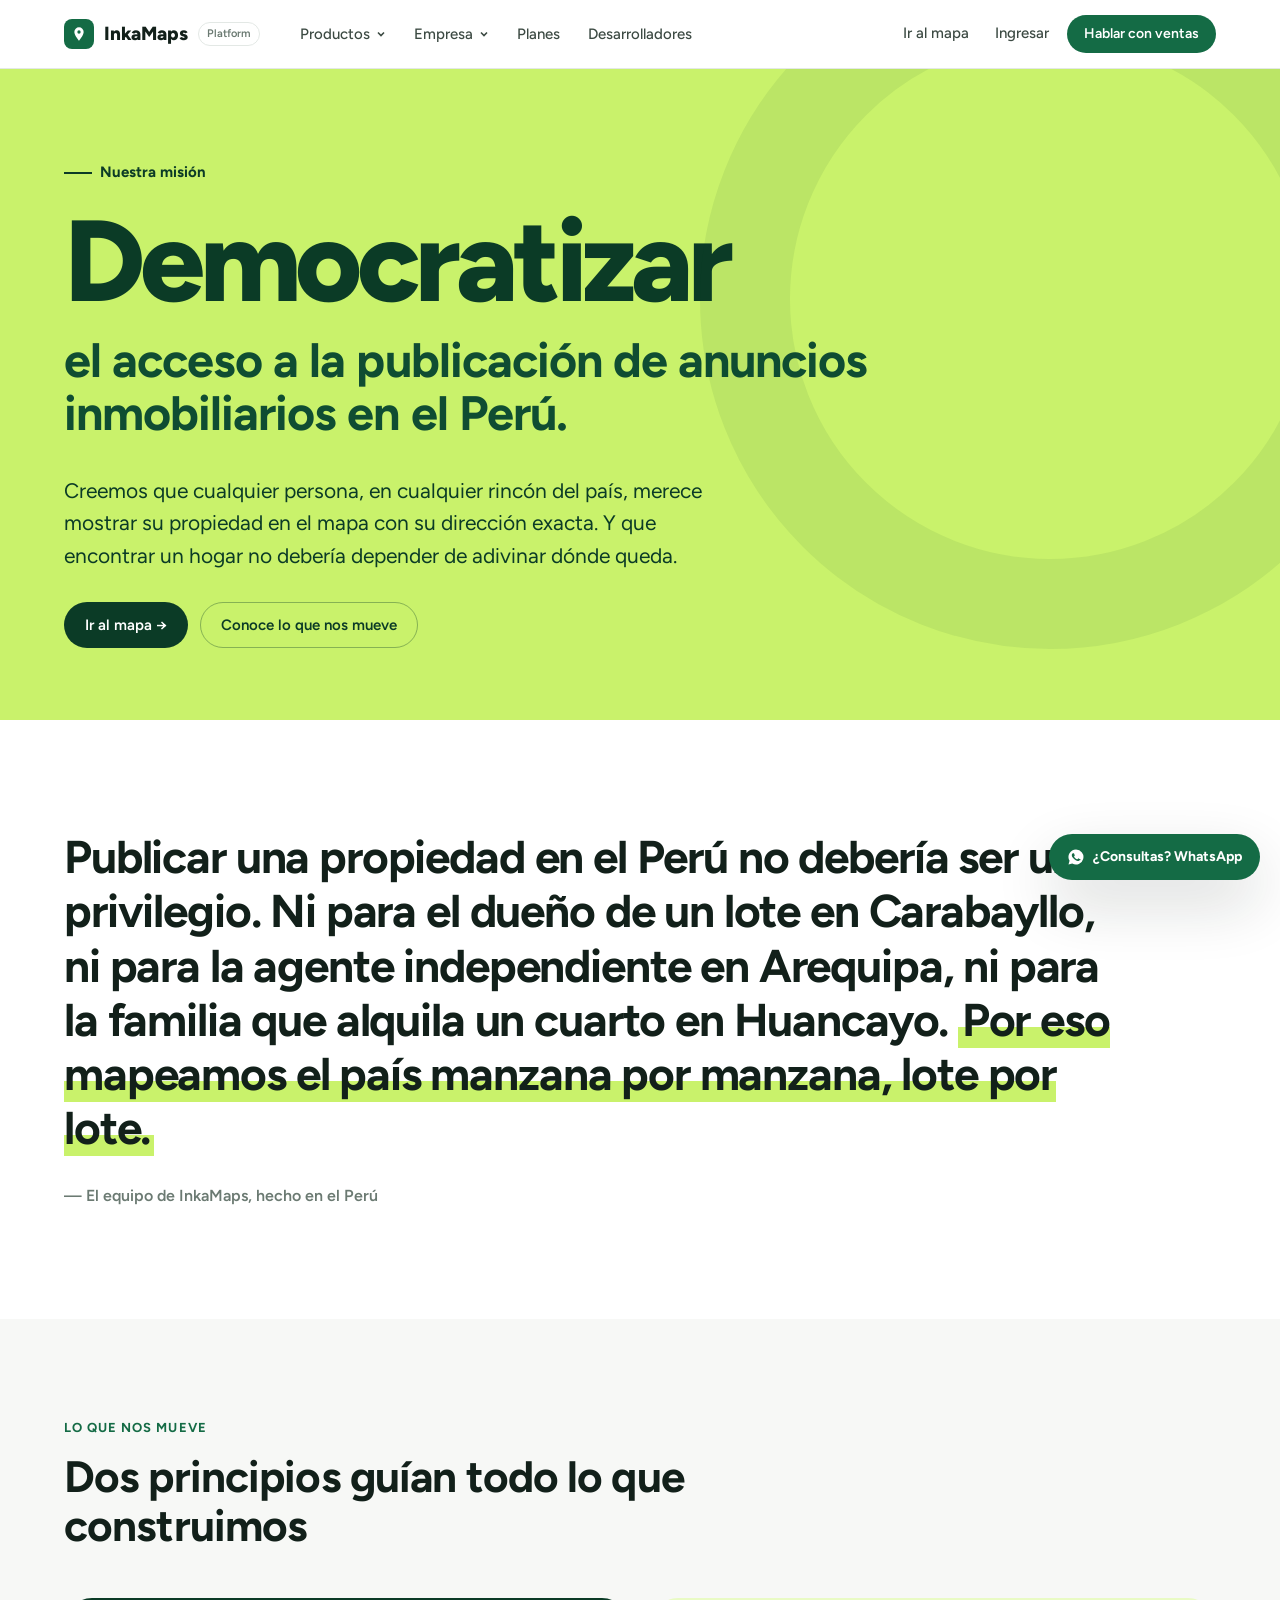
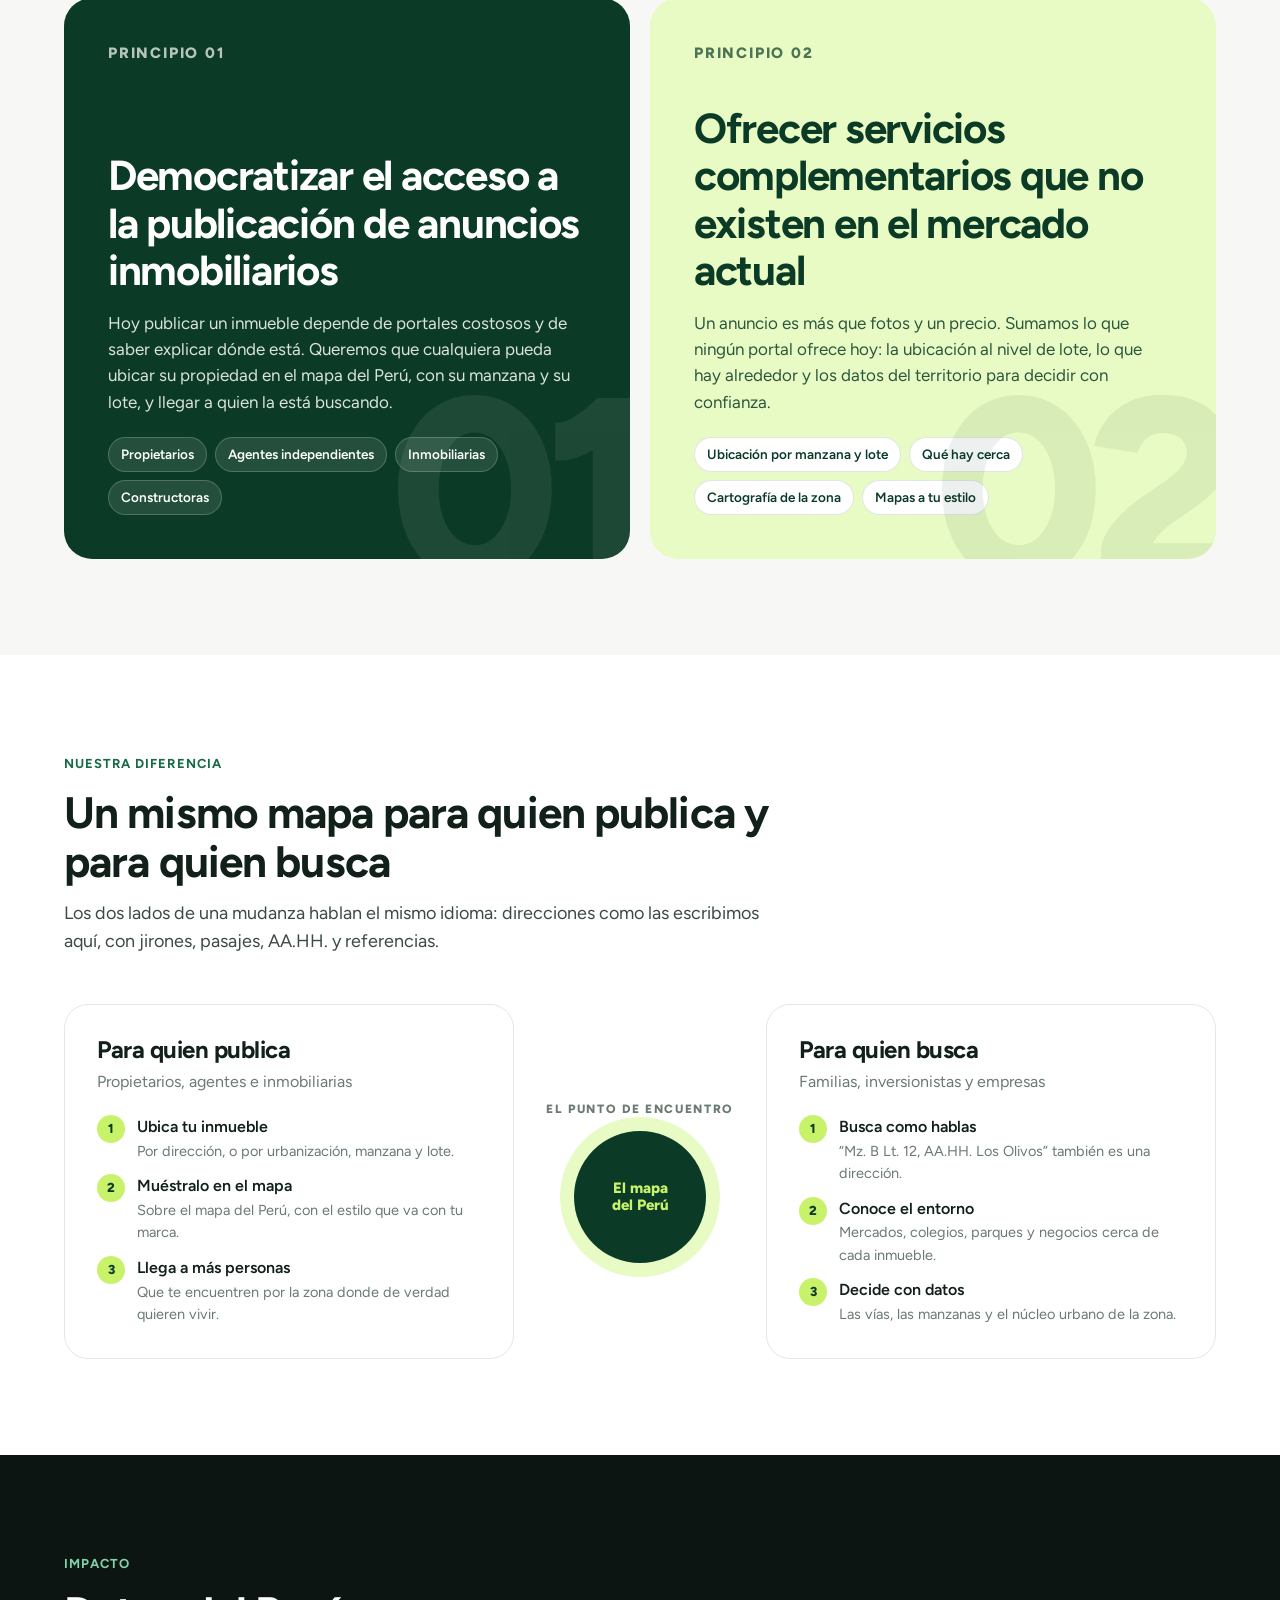
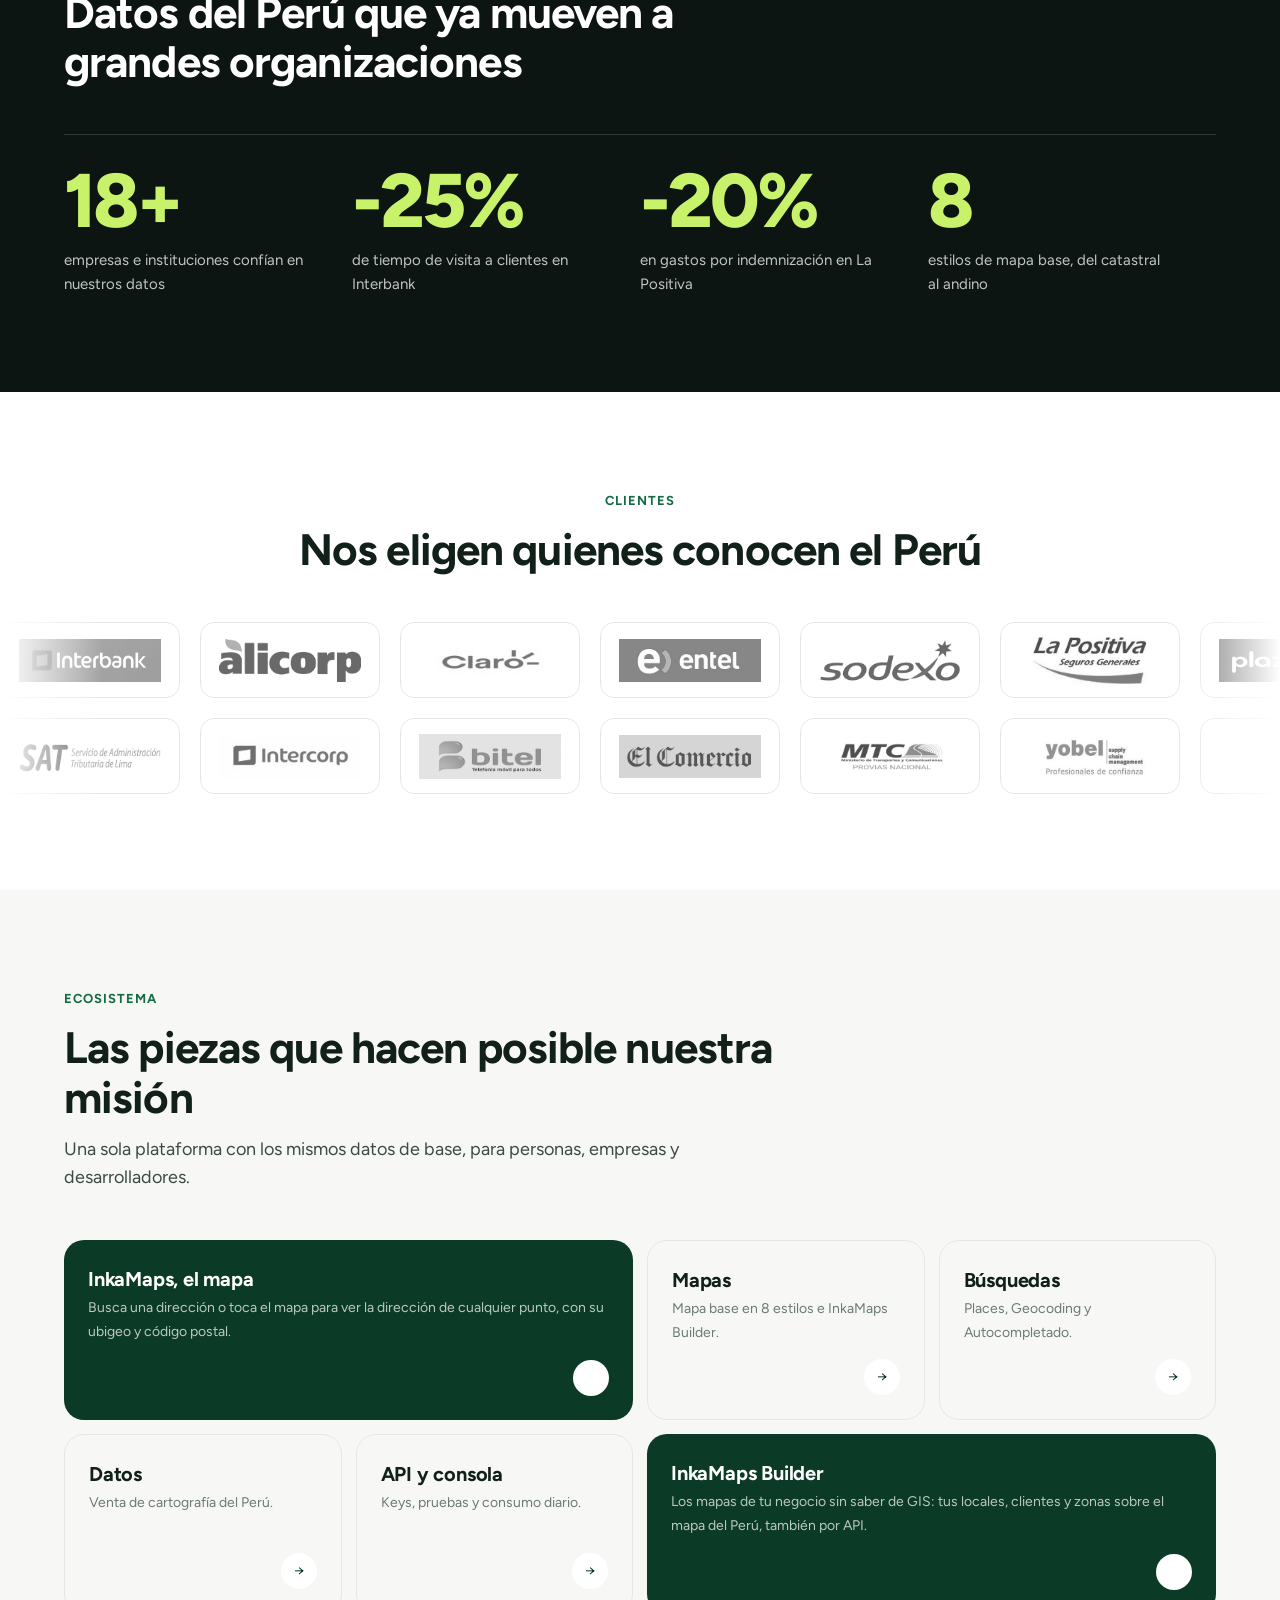
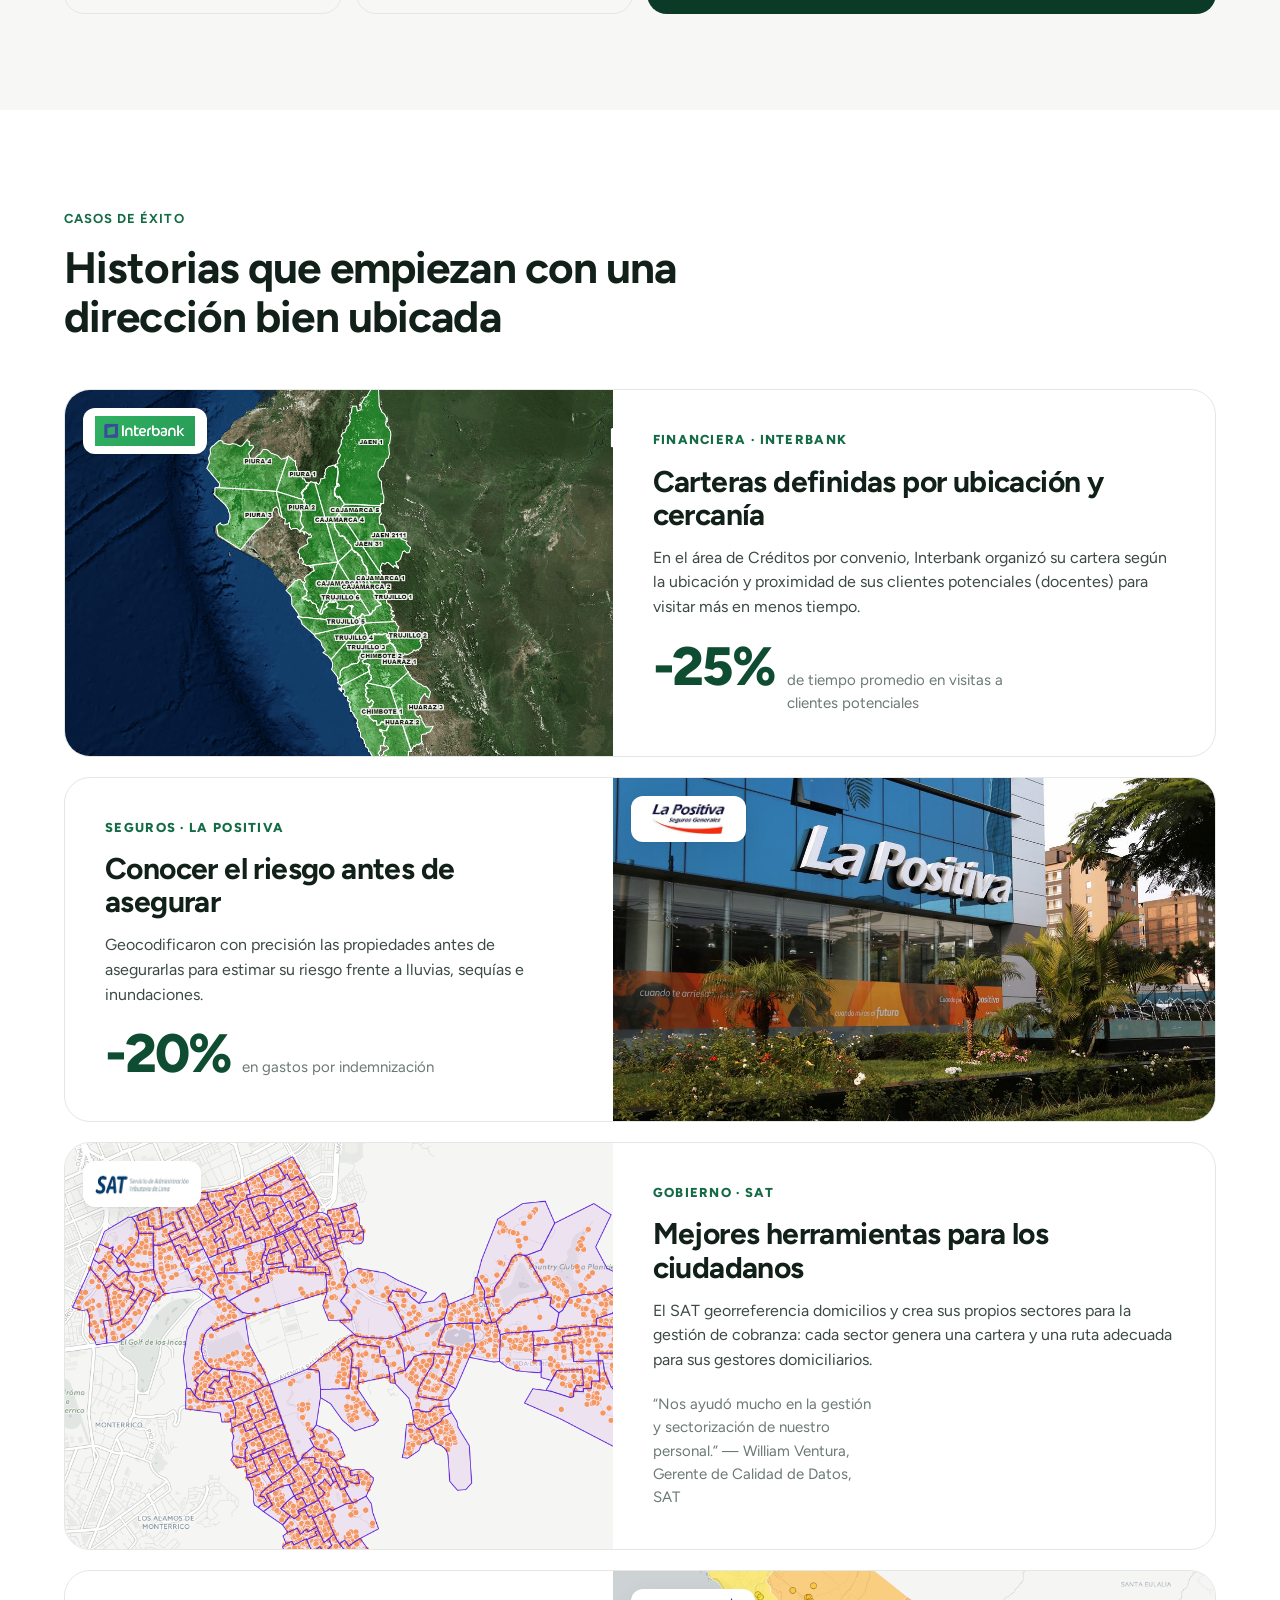
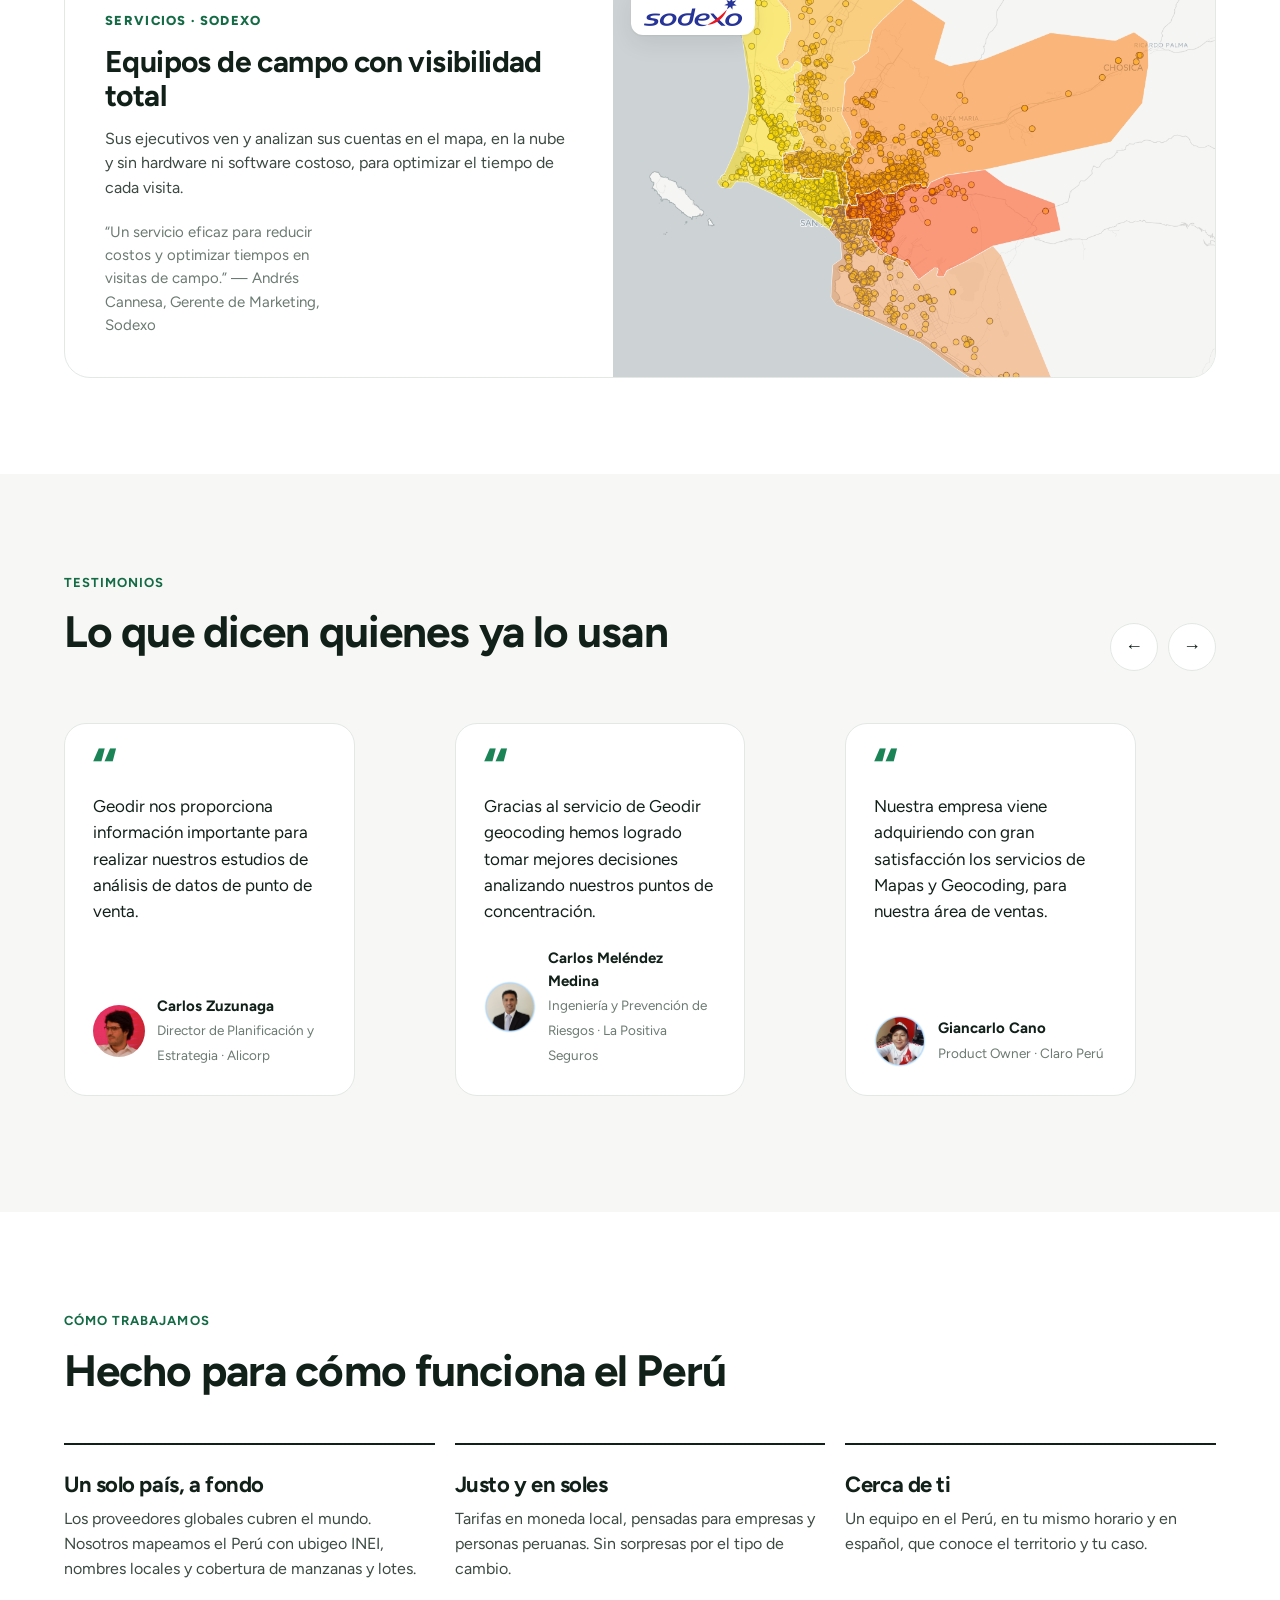
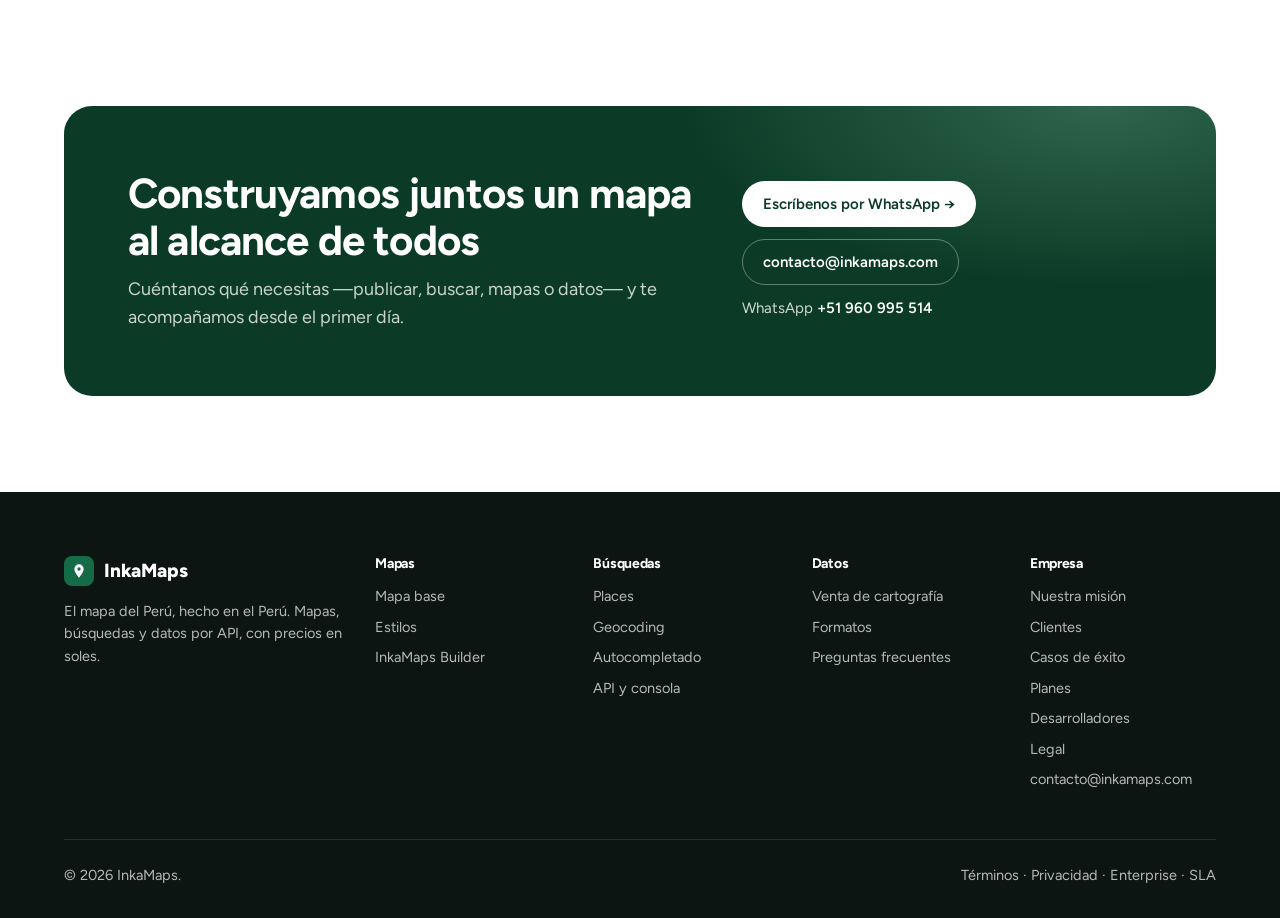
==== index.html @ 1dc892db "Rediseño de la landing de InkaMaps - Nueva página de inicio con enfoque emocional: misión, principio" ====
<!doctype html>
<html lang="es">
<head>
  <meta charset="utf-8">
  <meta name="viewport" content="width=device-width, initial-scale=1">
  <title>InkaMaps: el mapa del Perú, al alcance de todos</title>
  <meta name="description" content="Nuestra misión es democratizar el acceso a la publicación de anuncios inmobiliarios en el Perú y ofrecer servicios complementarios que hoy no existen.">
  <link rel="preconnect" href="https://fonts.googleapis.com">
  <link rel="preconnect" href="https://fonts.gstatic.com" crossorigin>
  <link href="https://fonts.googleapis.com/css2?family=Figtree:wght@400;500;600;700;800&display=swap" rel="stylesheet">
  <link rel="stylesheet" href="assets/styles.css">
  <link rel="stylesheet" href="assets/home.css">
</head>
<body>
<main id="contenido">

  <!-- MISIÓN -->
  <section class="mission" id="mision">
    <div class="container">
      <span class="kicker">Nuestra misión</span>
      <h1>
        <span class="word" data-split>Democratizar</span>
        <span class="soft-line">el acceso a la publicación de anuncios inmobiliarios en el Perú.</span>
      </h1>
      <p class="lead">Creemos que cualquier persona, en cualquier rincón del país, merece mostrar su propiedad en el mapa con su dirección exacta. Y que encontrar un hogar no debería depender de adivinar dónde queda.</p>
      <div class="hero-ctas">
        <a class="btn btn-primary" href="https://www.inkamaps.com/">Ir al mapa →</a>
        <a class="btn btn-ghost" href="#principios">Conoce lo que nos mueve</a>
      </div>
    </div>
  </section>

  <!-- MANIFIESTO -->
  <section class="manifesto">
    <div class="container">
      <p class="big reveal">Publicar una propiedad en el Perú no debería ser un privilegio. Ni para el dueño de un lote en Carabayllo, ni para la agente independiente en Arequipa, ni para la familia que alquila un cuarto en Huancayo. <mark>Por eso mapeamos el país manzana por manzana, lote por lote.</mark></p>
      <p class="sign">— El equipo de InkaMaps, hecho en el Perú</p>
    </div>
  </section>

  <!-- PRINCIPIOS -->
  <section class="soft" id="principios">
    <div class="container">
      <div class="section-head">
        <span class="eyebrow">Lo que nos mueve</span>
        <h2>Dos principios guían todo lo que construimos</h2>
      </div>
      <div class="principles">
        <article class="principle one reveal">
          <span class="num">PRINCIPIO 01</span>
          <h3>Democratizar el acceso a la publicación de anuncios inmobiliarios</h3>
          <p>Hoy publicar un inmueble depende de portales costosos y de saber explicar dónde está. Queremos que cualquiera pueda ubicar su propiedad en el mapa del Perú, con su manzana y su lote, y llegar a quien la está buscando.</p>
          <ul><li>Propietarios</li><li>Agentes independientes</li><li>Inmobiliarias</li><li>Constructoras</li></ul>
          <span class="big-num" aria-hidden="true">01</span>
        </article>
        <article class="principle two reveal">
          <span class="num">PRINCIPIO 02</span>
          <h3>Ofrecer servicios complementarios que no existen en el mercado actual</h3>
          <p>Un anuncio es más que fotos y un precio. Sumamos lo que ningún portal ofrece hoy: la ubicación al nivel de lote, lo que hay alrededor y los datos del territorio para decidir con confianza.</p>
          <ul><li>Ubicación por manzana y lote</li><li>Qué hay cerca</li><li>Cartografía de la zona</li><li>Mapas a tu estilo</li></ul>
          <span class="big-num" aria-hidden="true">02</span>
        </article>
      </div>
    </div>
  </section>

  <!-- NUESTRA DIFERENCIA -->
  <section id="diferencia">
    <div class="container">
      <div class="section-head">
        <span class="eyebrow">Nuestra diferencia</span>
        <h2>Un mismo mapa para quien publica y para quien busca</h2>
        <p>Los dos lados de una mudanza hablan el mismo idioma: direcciones como las escribimos aquí, con jirones, pasajes, AA.HH. y referencias.</p>
      </div>
      <div class="model">
        <div class="side reveal">
          <h3>Para quien publica</h3>
          <p>Propietarios, agentes e inmobiliarias</p>
          <ol>
            <li><div>Ubica tu inmueble<span>Por dirección, o por urbanización, manzana y lote.</span></div></li>
            <li><div>Muéstralo en el mapa<span>Sobre el mapa del Perú, con el estilo que va con tu marca.</span></div></li>
            <li><div>Llega a más personas<span>Que te encuentren por la zona donde de verdad quieren vivir.</span></div></li>
          </ol>
        </div>
        <div class="model-core"><small>EL PUNTO DE ENCUENTRO</small><div class="orb">El mapa<br>del Perú</div></div>
        <div class="side reveal">
          <h3>Para quien busca</h3>
          <p>Familias, inversionistas y empresas</p>
          <ol>
            <li><div>Busca como hablas<span>“Mz. B Lt. 12, AA.HH. Los Olivos” también es una dirección.</span></div></li>
            <li><div>Conoce el entorno<span>Mercados, colegios, parques y negocios cerca de cada inmueble.</span></div></li>
            <li><div>Decide con datos<span>Las vías, las manzanas y el núcleo urbano de la zona.</span></div></li>
          </ol>
        </div>
      </div>
    </div>
  </section>

  <!-- CIFRAS -->
  <section class="dark">
    <div class="container">
      <div class="section-head">
        <span class="eyebrow">Impacto</span>
        <h2>Datos del Perú que ya mueven a grandes organizaciones</h2>
      </div>
      <div class="numbers">
        <div class="reveal"><b>18+</b><span>empresas e instituciones confían en nuestros datos</span></div>
        <div class="reveal"><b>-25%</b><span>de tiempo de visita a clientes en Interbank</span></div>
        <div class="reveal"><b>-20%</b><span>en gastos por indemnización en La Positiva</span></div>
        <div class="reveal"><b>8</b><span>estilos de mapa base, del catastral al andino</span></div>
      </div>
    </div>
  </section>

  <!-- CLIENTES -->
  <section id="clientes">
    <div class="container">
      <div class="section-head center">
        <span class="eyebrow">Clientes</span>
        <h2>Nos eligen quienes conocen el Perú</h2>
      </div>
    </div>
    <div class="marquee"><div class="marquee-track" data-logos="interbank,alicorp,claro,entel,sodexo,positiva,plazavea,ransa,mtc"></div></div>
    <div class="marquee"><div class="marquee-track" data-logos="sat,intercorp,bitel,elcomercio,provias,yobel,alfin,simpliroute,pardos"></div></div>
  </section>

  <!-- ECOSISTEMA -->
  <section class="soft" id="ecosistema">
    <div class="container">
      <div class="section-head">
        <span class="eyebrow">Ecosistema</span>
        <h2>Las piezas que hacen posible nuestra misión</h2>
        <p>Una sola plataforma con los mismos datos de base, para personas, empresas y desarrolladores.</p>
      </div>
      <div class="eco">
        <a class="wide reveal" href="https://www.inkamaps.com/"><div><b>InkaMaps, el mapa</b><br><span>Busca una dirección o toca el mapa para ver la dirección de cualquier punto, con su ubigeo y código postal.</span></div><span class="go">→</span></a>
        <a class="reveal" href="mapas.html"><div><b>Mapas</b><br><span>Mapa base en 8 estilos e InkaMaps Builder.</span></div><span class="go">→</span></a>
        <a class="reveal" href="busquedas.html"><div><b>Búsquedas</b><br><span>Places, Geocoding y Autocompletado.</span></div><span class="go">→</span></a>
        <a class="reveal" href="datos.html"><div><b>Datos</b><br><span>Venta de cartografía del Perú.</span></div><span class="go">→</span></a>
        <a class="reveal" href="busquedas.html#api"><div><b>API y consola</b><br><span>Keys, pruebas y consumo diario.</span></div><span class="go">→</span></a>
        <a class="wide reveal" href="mapas.html#builder"><div><b>InkaMaps Builder</b><br><span>Los mapas de tu negocio sin saber de GIS: tus locales, clientes y zonas sobre el mapa del Perú, también por API.</span></div><span class="go">→</span></a>
      </div>
    </div>
  </section>

  <!-- CASOS DE ÉXITO -->
  <section id="casos">
    <div class="container">
      <div class="section-head">
        <span class="eyebrow">Casos de éxito</span>
        <h2>Historias que empiezan con una dirección bien ubicada</h2>
      </div>
      <div class="case-list">
        <article class="case-row reveal" id="caso-interbank">
          <div class="case-media"><img src="assets/img/casos/interbank-mapa.png" alt="Mapa de cartera de clientes de Interbank por cercanía" loading="lazy"><span class="logo-badge"><img src="assets/img/clientes/interbank.png" alt="Interbank"></span></div>
          <div class="case-text">
            <span class="sector">Financiera · Interbank</span>
            <h3>Carteras definidas por ubicación y cercanía</h3>
            <p>En el área de Créditos por convenio, Interbank organizó su cartera según la ubicación y proximidad de sus clientes potenciales (docentes) para visitar más en menos tiempo.</p>
            <div class="kpi"><b>-25%</b><span>de tiempo promedio en visitas a clientes potenciales</span></div>
          </div>
        </article>
        <article class="case-row reveal" id="caso-positiva">
          <div class="case-media"><img src="assets/img/casos/positiva.jpg" alt="Sede de La Positiva Seguros" loading="lazy"><span class="logo-badge"><img src="assets/img/clientes/positiva.png" alt="La Positiva"></span></div>
          <div class="case-text">
            <span class="sector">Seguros · La Positiva</span>
            <h3>Conocer el riesgo antes de asegurar</h3>
            <p>Geocodificaron con precisión las propiedades antes de asegurarlas para estimar su riesgo frente a lluvias, sequías e inundaciones.</p>
            <div class="kpi"><b>-20%</b><span>en gastos por indemnización</span></div>
          </div>
        </article>
        <article class="case-row reveal" id="caso-sat">
          <div class="case-media"><img src="assets/img/casos/sat-mapa.png" alt="Sectores de cobranza del SAT sobre el mapa" loading="lazy"><span class="logo-badge"><img src="assets/img/clientes/sat.png" alt="SAT"></span></div>
          <div class="case-text">
            <span class="sector">Gobierno · SAT</span>
            <h3>Mejores herramientas para los ciudadanos</h3>
            <p>El SAT georreferencia domicilios y crea sus propios sectores para la gestión de cobranza: cada sector genera una cartera y una ruta adecuada para sus gestores domiciliarios.</p>
            <div class="kpi"><span>“Nos ayudó mucho en la gestión y sectorización de nuestro personal.” — William Ventura, Gerente de Calidad de Datos, SAT</span></div>
          </div>
        </article>
        <article class="case-row reveal" id="caso-sodexo">
          <div class="case-media"><img src="assets/img/casos/sodexo-mapa.png" alt="Mapa de cuentas de Sodexo para visitas de campo" loading="lazy"><span class="logo-badge"><img src="assets/img/clientes/sodexo.png" alt="Sodexo"></span></div>
          <div class="case-text">
            <span class="sector">Servicios · Sodexo</span>
            <h3>Equipos de campo con visibilidad total</h3>
            <p>Sus ejecutivos ven y analizan sus cuentas en el mapa, en la nube y sin hardware ni software costoso, para optimizar el tiempo de cada visita.</p>
            <div class="kpi"><span>“Un servicio eficaz para reducir costos y optimizar tiempos en visitas de campo.” — Andrés Cannesa, Gerente de Marketing, Sodexo</span></div>
          </div>
        </article>
      </div>
    </div>
  </section>

  <!-- TESTIMONIOS -->
  <section class="soft" id="testimonios">
    <div class="container">
      <div class="t-head">
        <div class="section-head">
          <span class="eyebrow">Testimonios</span>
          <h2>Lo que dicen quienes ya lo usan</h2>
        </div>
        <div class="t-nav"><button type="button" data-dir="-1" aria-label="Testimonio anterior">←</button><button type="button" data-dir="1" aria-label="Testimonio siguiente">→</button></div>
      </div>
      <div class="t-track" tabindex="0" aria-label="Testimonios de clientes">
        <figure class="quote"><blockquote>Geodir nos proporciona información importante para realizar nuestros estudios de análisis de datos de punto de venta.</blockquote><figcaption class="who"><img class="photo" src="assets/img/testimonios/zuzunaga.png" alt="" loading="lazy"><div><b>Carlos Zuzunaga</b><span>Director de Planificación y Estrategia · Alicorp</span></div></figcaption></figure>
        <figure class="quote"><blockquote>Gracias al servicio de Geodir geocoding hemos logrado tomar mejores decisiones analizando nuestros puntos de concentración.</blockquote><figcaption class="who"><img class="photo" src="assets/img/testimonios/melendez.jpg" alt="" loading="lazy"><div><b>Carlos Meléndez Medina</b><span>Ingeniería y Prevención de Riesgos · La Positiva Seguros</span></div></figcaption></figure>
        <figure class="quote"><blockquote>Nuestra empresa viene adquiriendo con gran satisfacción los servicios de Mapas y Geocoding, para nuestra área de ventas.</blockquote><figcaption class="who"><img class="photo" src="assets/img/testimonios/cano.jpg" alt="" loading="lazy"><div><b>Giancarlo Cano</b><span>Product Owner · Claro Perú</span></div></figcaption></figure>
        <figure class="quote"><blockquote>Tomamos mejores decisiones sobre los nuevos prospectos con apoyo de los servicios que venimos adquiriendo con gran satisfacción: Geodir Geocoding y Places.</blockquote><figcaption class="who"><img class="photo" src="assets/img/testimonios/zegarra.jpg" alt="" loading="lazy"><div><b>Martín Zegarra Ballón</b><span>Riesgos, Cobranzas y BI · Banco Azteca</span></div></figcaption></figure>
        <figure class="quote"><blockquote>Con Geodir nuestra área de logística ha logrado mejorar la gestión de sus entregas de forma efectiva gracias a la geocodificación de sus clientes.</blockquote><figcaption class="who"><img class="photo" src="assets/img/testimonios/tapia.jpeg" alt="" loading="lazy"><div><b>Oscar Tapia Sedano</b><span>Gerente de Distribución · Ransa</span></div></figcaption></figure>
        <figure class="quote"><blockquote>Para nuestra cartera de clientes Geodir Builder nos ayudó mucho en la gestión y sectorización de nuestro personal.</blockquote><figcaption class="who"><img class="photo" src="assets/img/testimonios/ventura.png" alt="" loading="lazy"><div><b>William Ventura</b><span>Gerente de Calidad de Datos · SAT</span></div></figcaption></figure>
        <figure class="quote"><blockquote>Builder es un servicio eficaz para reducir costos y optimizar tiempos en visitas de campo.</blockquote><figcaption class="who"><img class="photo" src="assets/img/testimonios/cannesa.png" alt="" loading="lazy"><div><b>Andrés Cannesa</b><span>Gerente de Marketing · Sodexo</span></div></figcaption></figure>
        <figure class="quote"><blockquote>Geodir es un trome en la geolocalización de nuestros clientes: una plataforma amigable, de fácil uso y rápida ubicación.</blockquote><figcaption class="who"><img class="photo" src="assets/img/testimonios/fonseca.png" alt="" loading="lazy"><div><b>Percy Fonseca</b><span>Analista de Proyectos · Natura</span></div></figcaption></figure>
        <figure class="quote"><blockquote>Son una empresa seria con un producto competente y de calidad.</blockquote><figcaption class="who"><img class="photo" src="assets/img/testimonios/gomez.png" alt="" loading="lazy"><div><b>Tania Gómez</b><span>Gerencia de Ventas · Darnel Perú</span></div></figcaption></figure>
      </div>
    </div>
  </section>

  <!-- CÓMO TRABAJAMOS -->
  <section id="valores">
    <div class="container">
      <div class="section-head">
        <span class="eyebrow">Cómo trabajamos</span>
        <h2>Hecho para cómo funciona el Perú</h2>
      </div>
      <div class="values">
        <div class="value reveal"><h3>Un solo país, a fondo</h3><p>Los proveedores globales cubren el mundo. Nosotros mapeamos el Perú con ubigeo INEI, nombres locales y cobertura de manzanas y lotes.</p></div>
        <div class="value reveal"><h3>Justo y en soles</h3><p>Tarifas en moneda local, pensadas para empresas y personas peruanas. Sin sorpresas por el tipo de cambio.</p></div>
        <div class="value reveal"><h3>Cerca de ti</h3><p>Un equipo en el Perú, en tu mismo horario y en español, que conoce el territorio y tu caso.</p></div>
      </div>
    </div>
  </section>

</main>

<div class="cta-band" id="contacto">
  <div class="container">
    <div class="cta-box">
      <div>
        <h2>Construyamos juntos un mapa al alcance de todos</h2>
        <p>Cuéntanos qué necesitas —publicar, buscar, mapas o datos— y te acompañamos desde el primer día.</p>
      </div>
      <div class="actions">
        <a class="btn btn-light" href="https://wa.me/51960995514?text=Hola%2C%20quiero%20conocer%20InkaMaps." target="_blank" rel="noopener">Escríbenos por WhatsApp →</a>
        <a class="btn btn-outline-light" href="mailto:contacto@inkamaps.com">contacto@inkamaps.com</a>
        <span class="contact-line">WhatsApp <a href="https://wa.me/51960995514">+51 960 995 514</a></span>
      </div>
    </div>
  </div>
</div>

<script src="assets/site.js"></script>
<script>
  // Letras animadas del titular de misión
  document.querySelectorAll("[data-split]").forEach((el) => {
    const text = el.textContent;
    el.setAttribute("aria-label", text);
    el.innerHTML = [...text].map((c, i) => `<span aria-hidden="true" style="animation-delay:${i * 45}ms">${c}</span>`).join("");
  });

  // Marquesina de logos (duplicada para el bucle continuo)
  const NOMBRES = { interbank: "Interbank", alicorp: "Alicorp", claro: "Claro", entel: "Entel", sodexo: "Sodexo", positiva: "La Positiva", plazavea: "Plaza Vea", ransa: "Ransa", mtc: "MTC", sat: "SAT", intercorp: "Intercorp", bitel: "Bitel", elcomercio: "El Comercio", provias: "Provías", yobel: "Yobel", alfin: "Alfin Banco", simpliroute: "SimpliRoute", pardos: "Pardos Chicken" };
  const EXT = { claro: "jpg", intercorp: "jpg", yobel: "jpg", alfin: "jpg", simpliroute: "jpg" };
  document.querySelectorAll("[data-logos]").forEach((track) => {
    const logos = track.dataset.logos.split(",").map((k) => `<div class="client-logo"><img src="assets/img/clientes/${k}.${EXT[k] || "png"}" alt="${NOMBRES[k]}" loading="lazy"></div>`).join("");
    track.innerHTML = logos + `<div class="dup" aria-hidden="true" style="display:contents">${logos.replace(/alt="[^"]*"/g, 'alt=""')}</div>`;
  });

  // Carrusel de testimonios
  const track = document.querySelector(".t-track");
  document.querySelectorAll(".t-nav button").forEach((b) => b.addEventListener("click", () => {
    const card = track.querySelector(".quote");
    track.scrollBy({ left: Number(b.dataset.dir) * (card.offsetWidth + 20), behavior: "smooth" });
  }));
</script>
</body>
</html>
---- assets/styles.css ----
/* InkaMaps Platform — estilos compartidos */
:root {
  --green-900: #0b3b26;
  --green-800: #0f4d32;
  --green-700: #146b45;
  --green-600: #1a8457;
  --green-100: #e3f2ea;
  --green-50: #f1f8f4;
  --gold: #e0a526;
  --ink: #12201a;
  --ink-2: #3c4a43;
  --muted: #6b7a72;
  --line: #e3e8e5;
  --bg: #ffffff;
  --bg-soft: #f7f8f6;
  --dark: #0d1512;
  --radius: 14px;
  --radius-lg: 22px;
  --shadow: 0 1px 2px rgba(16, 32, 26, .06), 0 8px 24px rgba(16, 32, 26, .08);
  --shadow-lg: 0 24px 60px rgba(16, 32, 26, .16);
  --max: 1200px;
  --font: "Figtree", system-ui, -apple-system, "Segoe UI", sans-serif;
  --mono: ui-monospace, "SFMono-Regular", Consolas, monospace;
}

* { box-sizing: border-box; }
html { scroll-behavior: smooth; }
body { margin: 0; font-family: var(--font); color: var(--ink); background: var(--bg); line-height: 1.55; -webkit-font-smoothing: antialiased; }
img { max-width: 100%; display: block; }
a { color: inherit; text-decoration: none; }
h1, h2, h3, h4 { line-height: 1.12; margin: 0; letter-spacing: -.02em; }
p { margin: 0; }
.container { width: 100%; max-width: var(--max); margin: 0 auto; padding: 0 24px; }
.skip { position: absolute; left: -999px; }
.skip:focus { left: 16px; top: 16px; z-index: 100; background: #fff; padding: 8px 12px; border-radius: 8px; }

/* ---------- Botones ---------- */
.btn { display: inline-flex; align-items: center; gap: 8px; height: 46px; padding: 0 20px; border-radius: 999px; font-weight: 600; font-size: 15px; border: 1px solid transparent; transition: background .15s, border-color .15s, transform .15s; white-space: nowrap; cursor: pointer; }
.btn:hover { transform: translateY(-1px); }
.btn-primary { background: var(--green-700); color: #fff; }
.btn-primary:hover { background: var(--green-800); }
.btn-ghost { border-color: var(--line); background: #fff; color: var(--ink); }
.btn-ghost:hover { border-color: var(--ink-2); }
.btn-light { background: #fff; color: var(--green-900); }
.btn-outline-light { border-color: rgba(255,255,255,.35); color: #fff; }
.btn-outline-light:hover { border-color: #fff; }
.btn-sm { height: 38px; padding: 0 16px; font-size: 14px; }
.link-arrow { font-weight: 600; color: var(--green-700); display: inline-flex; gap: 6px; align-items: center; }
.link-arrow::after { content: "→"; transition: transform .15s; }
.link-arrow:hover::after { transform: translateX(3px); }

/* ---------- Header / navegación ---------- */
.site-header { position: sticky; top: 0; z-index: 50; background: rgba(255,255,255,.92); backdrop-filter: saturate(1.4) blur(10px); border-bottom: 1px solid var(--line); }
.nav { display: flex; align-items: center; height: 68px; gap: 28px; }
.brand { display: flex; align-items: center; gap: 10px; font-weight: 800; font-size: 19px; }
.brand-mark { width: 30px; height: 30px; border-radius: 8px; background: var(--green-700); display: grid; place-items: center; }
.brand-tag { font-size: 11px; font-weight: 600; color: var(--muted); border: 1px solid var(--line); border-radius: 999px; padding: 2px 8px; }
.nav-links { display: flex; align-items: center; gap: 4px; list-style: none; margin: 0; padding: 0; }
.nav-links > li > a, .nav-links > li > button { display: inline-flex; align-items: center; gap: 6px; height: 40px; padding: 0 12px; border-radius: 8px; font: 500 15px var(--font); color: var(--ink-2); background: none; border: 0; cursor: pointer; }
.nav-links > li > a:hover, .nav-links > li > button:hover, .nav-links > li > button[aria-expanded="true"] { color: var(--ink); background: var(--bg-soft); }
.nav-links .caret { width: 10px; height: 10px; transition: transform .2s; }
.nav-links button[aria-expanded="true"] .caret { transform: rotate(180deg); }
.nav-actions { margin-left: auto; display: flex; align-items: center; gap: 10px; }
.nav-actions .text-link { font-weight: 500; font-size: 15px; color: var(--ink-2); padding: 0 8px; }
.nav-actions .text-link:hover { color: var(--ink); }
.menu-toggle { display: none; margin-left: auto; background: none; border: 0; width: 42px; height: 42px; border-radius: 8px; cursor: pointer; }

/* Mega menú de Productos */
.has-mega { position: static; }
.mega { position: absolute; left: 0; right: 0; top: 68px; background: #fff; border-bottom: 1px solid var(--line); box-shadow: var(--shadow-lg); opacity: 0; visibility: hidden; transform: translateY(-6px); transition: opacity .18s, transform .18s, visibility .18s; }
.mega.open { opacity: 1; visibility: visible; transform: none; }
.mega-inner { display: grid; grid-template-columns: repeat(3, 1fr) 1.1fr; gap: 8px; padding: 28px 24px 32px; }
.mega-col { padding: 16px; border-radius: var(--radius); }
.mega-col:hover { background: var(--bg-soft); }
.mega-head { display: flex; align-items: center; gap: 10px; margin-bottom: 6px; }
.mega-head h3 { font-size: 17px; }
.mega-icon { width: 34px; height: 34px; border-radius: 10px; background: var(--green-100); color: var(--green-700); display: grid; place-items: center; flex: none; }
.mega-col > p { font-size: 14px; color: var(--muted); margin-bottom: 12px; }
.mega-col ul { list-style: none; margin: 0; padding: 0; display: grid; gap: 2px; }
.mega-col li a { display: block; padding: 6px 0; font-size: 14.5px; color: var(--ink-2); }
.mega-col li a:hover { color: var(--green-700); }
.mega-col li small { display: block; color: var(--muted); font-size: 12.5px; margin-top: -2px; }
.mega-feature { background: var(--green-900); color: #fff; border-radius: var(--radius); padding: 20px; display: flex; flex-direction: column; gap: 10px; }
.mega-feature img { border-radius: 10px; aspect-ratio: 16/9; object-fit: cover; }
.mega-feature p { color: rgba(255,255,255,.75); font-size: 14px; }
.mega-feature .link-arrow { color: #9fe0bd; }

/* ---------- Secciones genéricas ---------- */
section { padding: 96px 0; }
.eyebrow { display: inline-block; font-size: 13px; font-weight: 700; letter-spacing: .08em; text-transform: uppercase; color: var(--green-700); margin-bottom: 14px; }
.section-head { max-width: 720px; margin-bottom: 48px; }
.section-head.center { text-align: center; margin-left: auto; margin-right: auto; }
.section-head h2 { font-size: clamp(30px, 4vw, 44px); margin-bottom: 14px; }
.section-head p { font-size: 18px; color: var(--ink-2); }
.soft { background: var(--bg-soft); }
.dark { background: var(--dark); color: #fff; }
.dark .section-head p, .dark p { color: rgba(255,255,255,.72); }
.dark .eyebrow { color: #7fd3a6; }

/* ---------- Hero ---------- */
.hero { padding: 72px 0 56px; position: relative; overflow: hidden; background: radial-gradient(1200px 500px at 80% -10%, var(--green-100), transparent 60%), #fff; }
.hero-grid { display: grid; grid-template-columns: 1.05fr 1fr; gap: 56px; align-items: center; }
.pill { display: inline-flex; align-items: center; gap: 8px; font-size: 13px; font-weight: 600; color: var(--ink-2); border: 1px solid var(--line); background: #fff; border-radius: 999px; padding: 5px 12px 5px 8px; margin-bottom: 22px; }
.pill b { background: var(--green-700); color: #fff; border-radius: 999px; padding: 1px 8px; font-size: 11px; }
.hero h1 { font-size: clamp(40px, 6vw, 68px); font-weight: 800; margin-bottom: 20px; }
.hero h1 em { font-style: normal; color: var(--green-700); }
.hero .lead { font-size: 19px; color: var(--ink-2); max-width: 540px; margin-bottom: 30px; }
.hero-ctas { display: flex; gap: 12px; flex-wrap: wrap; }
.hero-visual { position: relative; border-radius: var(--radius-lg); overflow: hidden; box-shadow: var(--shadow-lg); aspect-ratio: 5/4; background: #e9eee9; }
.hero-visual img { width: 100%; height: 100%; object-fit: cover; }
.float-card { position: absolute; background: #fff; border-radius: 12px; box-shadow: var(--shadow); padding: 12px 14px; font-size: 13px; }
.float-card.search { left: 18px; right: 18px; bottom: 18px; }
.float-card.search .q { display: flex; align-items: center; gap: 8px; border: 1px solid var(--line); border-radius: 8px; padding: 8px 10px; color: var(--ink-2); margin-bottom: 10px; }
.float-card.search .r { display: flex; gap: 10px; align-items: flex-start; }
.float-card.search .r b { display: block; font-size: 14px; }
.float-card.search code { font-family: var(--mono); font-size: 12px; color: var(--muted); }
.float-card.styles { top: 18px; right: 18px; display: flex; align-items: center; gap: 8px; font-weight: 600; }
.swatches { display: flex; }
.swatches span { width: 22px; height: 22px; border-radius: 50%; border: 2px solid #fff; margin-left: -6px; background-size: cover; }
.pin { position: absolute; left: 52%; top: 38%; width: 34px; height: 34px; transform: translate(-50%, -100%); filter: drop-shadow(0 4px 6px rgba(0,0,0,.25)); }

/* ---------- Franja de logos / clientes ---------- */
.logos { padding: 44px 0; border-top: 1px solid var(--line); border-bottom: 1px solid var(--line); }
.logos p { text-align: center; color: var(--muted); font-size: 14px; font-weight: 600; margin-bottom: 24px; }
.logo-row { display: grid; grid-template-columns: repeat(6, 1fr); gap: 16px; align-items: center; }
.logo-ph { height: 52px; border-radius: 10px; border: 1px dashed #cfd8d3; display: grid; place-items: center; color: #8b9a92; font-weight: 700; font-size: 14px; letter-spacing: .02em; filter: grayscale(1); }

/* ---------- Tarjetas de producto ---------- */
.product-grid { display: grid; grid-template-columns: repeat(3, 1fr); gap: 20px; }
.product-card { background: #fff; border: 1px solid var(--line); border-radius: var(--radius-lg); overflow: hidden; display: flex; flex-direction: column; transition: box-shadow .2s, transform .2s; }
.product-card:hover { box-shadow: var(--shadow-lg); transform: translateY(-3px); }
.product-card .thumb { aspect-ratio: 16/10; background: var(--green-50); position: relative; overflow: hidden; }
.product-card .thumb img { width: 100%; height: 100%; object-fit: cover; }
.product-card .body { padding: 24px; display: flex; flex-direction: column; gap: 12px; flex: 1; }
.product-card h3 { font-size: 24px; }
.product-card .body > p { color: var(--ink-2); }
.chips { display: flex; flex-wrap: wrap; gap: 6px; }
.chip { font-size: 12.5px; font-weight: 600; color: var(--green-800); background: var(--green-100); border-radius: 999px; padding: 3px 10px; }
.product-card .link-arrow { margin-top: auto; padding-top: 8px; }

/* Mini visuales dentro de thumbs */
.mock-search { position: absolute; inset: 0; display: grid; place-items: center; padding: 20px; background: linear-gradient(135deg, #e9f4ee, #f7faf8); }
.mock-search .box { width: 100%; max-width: 300px; background: #fff; border-radius: 12px; box-shadow: var(--shadow); padding: 10px; font-size: 13px; }
.mock-search .in { border: 1px solid var(--green-600); border-radius: 8px; padding: 7px 10px; margin-bottom: 6px; }
.mock-search .opt { padding: 6px 8px; border-radius: 6px; display: flex; justify-content: space-between; color: var(--ink-2); }
.mock-search .opt:first-of-type { background: var(--green-50); }
.mock-search .opt small { color: var(--muted); }
.mock-layers { position: absolute; inset: 0; display: grid; grid-template-columns: repeat(2, 1fr); gap: 8px; padding: 16px; background: #f2efe7; }
.mock-layers span { border-radius: 8px; background-size: cover; background-position: center; position: relative; overflow: hidden; }
.mock-layers span em { position: absolute; left: 8px; bottom: 8px; font-style: normal; font-size: 11px; font-weight: 700; background: rgba(255,255,255,.92); border-radius: 6px; padding: 2px 6px; }

/* ---------- Industrias / soluciones ---------- */
.industry-grid { display: grid; grid-template-columns: repeat(4, 1fr); gap: 16px; }
.industry { border: 1px solid var(--line); border-radius: var(--radius); padding: 22px; background: #fff; }
.industry .ico { width: 40px; height: 40px; border-radius: 10px; background: var(--green-100); color: var(--green-700); display: grid; place-items: center; margin-bottom: 14px; }
.industry h3 { font-size: 17px; margin-bottom: 6px; }
.industry p { font-size: 14.5px; color: var(--muted); }

/* ---------- Casos de éxito ---------- */
.cases { display: grid; grid-template-columns: 1.3fr 1fr 1fr; gap: 20px; }
.case { border-radius: var(--radius-lg); overflow: hidden; position: relative; min-height: 380px; display: flex; flex-direction: column; justify-content: flex-end; color: #fff; background: var(--green-900); }
.case img { position: absolute; inset: 0; width: 100%; height: 100%; object-fit: cover; opacity: .55; transition: transform .4s, opacity .3s; }
.case:hover img { transform: scale(1.04); opacity: .45; }
.case::after { content: ""; position: absolute; inset: 0; background: linear-gradient(180deg, transparent 30%, rgba(5,20,13,.9)); }
.case .c-body { position: relative; z-index: 1; padding: 26px; display: flex; flex-direction: column; gap: 10px; }
.case .tag { align-self: flex-start; font-size: 12px; font-weight: 700; background: rgba(255,255,255,.16); border: 1px solid rgba(255,255,255,.25); padding: 3px 10px; border-radius: 999px; }
.case h3 { font-size: 22px; }
.case .metric { font-size: 40px; font-weight: 800; color: #9fe0bd; line-height: 1; }
.case p { color: rgba(255,255,255,.8); font-size: 15px; }
.case .link-arrow { color: #fff; }

/* ---------- Testimonios ---------- */
.testimonials { display: grid; grid-template-columns: repeat(3, 1fr); gap: 20px; }
.quote { background: #fff; border: 1px solid var(--line); border-radius: var(--radius-lg); padding: 28px; display: flex; flex-direction: column; gap: 22px; }
.quote blockquote { margin: 0; font-size: 17px; line-height: 1.55; color: var(--ink); }
.quote blockquote::before { content: "“"; display: block; font-size: 52px; line-height: .6; color: var(--green-600); margin-bottom: 10px; font-weight: 800; }
.quote .who { display: flex; align-items: center; gap: 12px; margin-top: auto; }
.avatar { width: 44px; height: 44px; border-radius: 50%; background: var(--green-100); color: var(--green-800); display: grid; place-items: center; font-weight: 800; }
.quote .who b { display: block; font-size: 15px; }
.quote .who span { font-size: 13.5px; color: var(--muted); }

/* ---------- Stats ---------- */
.stats { display: grid; grid-template-columns: repeat(4, 1fr); gap: 20px; }
.stat { border-left: 2px solid var(--green-600); padding: 4px 0 4px 20px; }
.stat b { display: block; font-size: 40px; font-weight: 800; letter-spacing: -.02em; }
.stat span { color: var(--ink-2); }
.dark .stat b { color: #fff; }

/* ---------- Bloques split (texto + visual) ---------- */
.split { display: grid; grid-template-columns: 1fr 1fr; gap: 64px; align-items: center; }
.split.reverse .split-visual { order: -1; }
.split h2 { font-size: clamp(28px, 3.6vw, 40px); margin-bottom: 16px; }
.split .desc { font-size: 18px; color: var(--ink-2); margin-bottom: 22px; }
.checklist { list-style: none; padding: 0; margin: 0 0 28px; display: grid; gap: 10px; }
.checklist li { display: flex; gap: 10px; color: var(--ink-2); }
.checklist li::before { content: ""; flex: none; width: 20px; height: 20px; margin-top: 2px; border-radius: 50%; background: var(--green-100) url("data:image/svg+xml,%3Csvg xmlns='http://www.w3.org/2000/svg' viewBox='0 0 20 20'%3E%3Cpath d='M6 10.5l2.5 2.5L14 7.5' fill='none' stroke='%23146b45' stroke-width='2' stroke-linecap='round' stroke-linejoin='round'/%3E%3C/svg%3E") center/20px no-repeat; }
.dark .checklist li { color: rgba(255,255,255,.8); }
.split-visual { border-radius: var(--radius-lg); overflow: hidden; box-shadow: var(--shadow-lg); background: #eef2ef; position: relative; }
.split-visual img { width: 100%; aspect-ratio: 4/3; object-fit: cover; }

/* Código */
.code { background: #0f1a15; color: #d6e6dd; border-radius: var(--radius-lg); overflow: hidden; box-shadow: var(--shadow-lg); font-family: var(--mono); font-size: 13.5px; }
.code-bar { display: flex; align-items: center; gap: 8px; padding: 12px 16px; border-bottom: 1px solid rgba(255,255,255,.08); color: #8ea79a; font-size: 12.5px; }
.code-bar i { width: 10px; height: 10px; border-radius: 50%; background: #2c3a33; }
.code pre { margin: 0; padding: 20px; overflow-x: auto; line-height: 1.65; }
.code .k { color: #9fe0bd; } .code .s { color: #f2c46d; } .code .c { color: #6f877a; }

/* Estilos de mapa */
.styles-grid { display: grid; grid-template-columns: repeat(4, 1fr); gap: 16px; }
.style-card { border-radius: var(--radius); overflow: hidden; border: 1px solid var(--line); background: #fff; }
.style-card img { aspect-ratio: 4/3; object-fit: cover; width: 100%; }
.style-card div { padding: 12px 14px; }
.style-card b { font-size: 15px; }
.style-card p { font-size: 13px; color: var(--muted); }

/* Feature grid (páginas de producto) */
.feature-grid { display: grid; grid-template-columns: repeat(3, 1fr); gap: 20px; }
.feature { border: 1px solid var(--line); border-radius: var(--radius-lg); padding: 28px; background: #fff; display: flex; flex-direction: column; gap: 10px; }
.feature .ico { width: 44px; height: 44px; border-radius: 12px; background: var(--green-100); color: var(--green-700); display: grid; place-items: center; }
.feature h3 { font-size: 20px; }
.feature p { color: var(--ink-2); font-size: 15.5px; }
.feature .link-arrow { margin-top: auto; padding-top: 6px; }
.dark .feature p { color: rgba(255,255,255,.72); }

/* Sub-navegación de producto */
.subnav { position: sticky; top: 68px; z-index: 40; background: #fff; border-bottom: 1px solid var(--line); }
.subnav .container { display: flex; gap: 6px; overflow-x: auto; height: 52px; align-items: center; scrollbar-width: none; }
.subnav a { font-size: 14px; font-weight: 600; color: var(--ink-2); padding: 6px 12px; border-radius: 999px; white-space: nowrap; }
.subnav a:hover { background: var(--bg-soft); color: var(--ink); }
.subnav a.active { background: var(--green-100); color: var(--green-800); }

/* Datos: catálogo */
.dataset-grid { display: grid; grid-template-columns: repeat(4, 1fr); gap: 16px; }
.dataset { border: 1px solid var(--line); border-radius: var(--radius); overflow: hidden; background: #fff; display: flex; flex-direction: column; }
.dataset .swatch { height: 120px; background-size: cover; background-position: center; }
.dataset div { padding: 18px; display: flex; flex-direction: column; gap: 6px; flex: 1; }
.dataset h3 { font-size: 17px; }
.dataset p { font-size: 14px; color: var(--muted); }
.dataset .fmt { margin-top: auto; padding-top: 8px; font-family: var(--mono); font-size: 12px; color: var(--green-800); }

/* Tabla de formatos */
.table { width: 100%; border-collapse: collapse; font-size: 15px; background: #fff; border-radius: var(--radius); overflow: hidden; border: 1px solid var(--line); }
.table th, .table td { text-align: left; padding: 14px 18px; border-bottom: 1px solid var(--line); }
.table th { background: var(--bg-soft); font-size: 13px; text-transform: uppercase; letter-spacing: .06em; color: var(--muted); }
.table tr:last-child td { border-bottom: 0; }

/* FAQ */
.faq { max-width: 820px; margin: 0 auto; }
.faq details { border-bottom: 1px solid var(--line); padding: 20px 0; }
.faq summary { cursor: pointer; font-weight: 700; font-size: 17px; list-style: none; display: flex; justify-content: space-between; gap: 16px; }
.faq summary::after { content: "+"; font-size: 22px; color: var(--green-700); line-height: 1; }
.faq details[open] summary::after { content: "–"; }
.faq details p { margin-top: 12px; color: var(--ink-2); }

/* ---------- CTA final ---------- */
.cta-band { padding: 0 0 96px; }
.cta-box { border-radius: 28px; padding: 64px; background: radial-gradient(700px 300px at 90% 0%, rgba(159,224,189,.25), transparent 60%), var(--green-900); color: #fff; display: grid; grid-template-columns: 1.4fr 1fr; gap: 40px; align-items: center; }
.cta-box h2 { font-size: clamp(28px, 3.6vw, 42px); margin-bottom: 12px; }
.cta-box p { color: rgba(255,255,255,.78); font-size: 18px; }
.cta-box .actions { display: flex; flex-direction: column; gap: 12px; align-items: flex-start; }
.cta-box .contact-line { font-size: 15px; color: rgba(255,255,255,.8); }
.cta-box .contact-line a { color: #fff; font-weight: 600; }

/* ---------- Footer ---------- */
.site-footer { background: var(--dark); color: rgba(255,255,255,.7); padding: 64px 0 32px; font-size: 14.5px; }
.footer-grid { display: grid; grid-template-columns: 1.5fr repeat(4, 1fr); gap: 32px; margin-bottom: 48px; }
.site-footer .brand { color: #fff; margin-bottom: 14px; }
.site-footer h4 { color: #fff; font-size: 14px; margin-bottom: 14px; }
.site-footer ul { list-style: none; padding: 0; margin: 0; display: grid; gap: 8px; }
.site-footer a:hover { color: #fff; }
.footer-bottom { border-top: 1px solid rgba(255,255,255,.1); padding-top: 24px; display: flex; justify-content: space-between; flex-wrap: wrap; gap: 12px; }

/* WhatsApp flotante */
.wa-float { position: fixed; right: 20px; bottom: 20px; z-index: 60; background: var(--green-700); color: #fff; border-radius: 999px; padding: 12px 18px; font-weight: 700; font-size: 14px; display: flex; align-items: center; gap: 8px; box-shadow: var(--shadow-lg); }
.wa-float:hover { background: var(--green-800); }

/* Product hero (páginas internas) */
.p-hero { padding: 80px 0 64px; background: radial-gradient(900px 420px at 85% 0%, var(--green-100), transparent 60%), #fff; }
.p-hero .hero-grid { grid-template-columns: 1fr 1fr; }
.breadcrumb { font-size: 14px; color: var(--muted); margin-bottom: 18px; }
.breadcrumb a:hover { color: var(--green-700); }

/* Reveal */
.reveal { opacity: 0; transform: translateY(16px); transition: opacity .6s, transform .6s; }
.reveal.in { opacity: 1; transform: none; }
@media (prefers-reduced-motion: reduce) { .reveal { opacity: 1; transform: none; transition: none; } html { scroll-behavior: auto; } }

/* ---------- Responsive ---------- */
@media (max-width: 1180px) {
  .nav { gap: 16px; }
  .nav-links > li > a, .nav-links > li > button { padding: 0 9px; font-size: 14.5px; }
  .nav-actions .text-link:first-child { display: none; }
}
@media (max-width: 1024px) {
  .nav-actions .text-link { display: none; }
  .mega-inner { grid-template-columns: repeat(3, 1fr); }
  .mega-feature { display: none; }
  .industry-grid, .styles-grid, .dataset-grid { grid-template-columns: repeat(2, 1fr); }
  .cases { grid-template-columns: 1fr 1fr; }
  .cases .case:first-child { grid-column: 1 / -1; }
  .footer-grid { grid-template-columns: repeat(3, 1fr); }
  .footer-grid > div:first-child { grid-column: 1 / -1; }
}
@media (max-width: 880px) {
  section { padding: 72px 0; }
  .nav-links, .nav-actions { display: none; }
  .menu-toggle { display: grid; place-items: center; }
  .site-header.mobile-open .nav-links { display: flex; flex-direction: column; align-items: stretch; position: absolute; top: 68px; left: 0; right: 0; background: #fff; padding: 12px 16px 20px; border-bottom: 1px solid var(--line); box-shadow: var(--shadow-lg); max-height: calc(100vh - 68px); overflow-y: auto; }
  .site-header.mobile-open .nav-links > li > a, .site-header.mobile-open .nav-links > li > button { width: 100%; justify-content: space-between; height: 48px; font-size: 16px; }
  .site-header.mobile-open .mobile-actions { display: flex; }
  .mega { position: static; box-shadow: none; border: 0; display: none; opacity: 1; visibility: visible; transform: none; }
  .mega.open { display: block; }
  .mega-inner { grid-template-columns: 1fr; padding: 0 0 8px; }
  .mega-col { padding: 10px 12px; }
  .hero-grid, .p-hero .hero-grid, .split, .cta-box { grid-template-columns: 1fr; }
  .split { gap: 36px; }
  .split.reverse .split-visual { order: 0; }
  .product-grid, .testimonials, .feature-grid { grid-template-columns: 1fr; }
  .logo-row { grid-template-columns: repeat(3, 1fr); }
  .stats { grid-template-columns: repeat(2, 1fr); }
  .cta-box { padding: 40px 28px; }
}
@media (max-width: 560px) {
  .container { padding: 0 16px; }
  .industry-grid, .styles-grid, .dataset-grid, .cases { grid-template-columns: 1fr; }
  .logo-row { grid-template-columns: repeat(2, 1fr); }
  .footer-grid { grid-template-columns: 1fr 1fr; }
  .hero-ctas .btn { flex: 1; justify-content: center; }
  .table th, .table td { padding: 10px 12px; font-size: 14px; }
  .wa-float span { display: none; }
}
.mobile-actions { display: none; gap: 10px; padding-top: 12px; border-top: 1px solid var(--line); margin-top: 8px; }
.mobile-actions .btn { flex: 1; justify-content: center; }
---- assets/home.css ----
/* InkaMaps — página de inicio (enfoque de marca) */
:root { --lime: #c9f26b; --lime-soft: #e9fbc4; }

/* ---------- Hero de misión ---------- */
.mission { padding: 88px 0 72px; background: var(--lime); position: relative; overflow: hidden; }
.mission::after { content: ""; position: absolute; right: -120px; top: -120px; width: 520px; height: 520px; border-radius: 50%; border: 90px solid rgba(15, 77, 50, .07); pointer-events: none; }
.mission .kicker { font-weight: 700; font-size: 15px; color: var(--green-900); display: inline-flex; align-items: center; gap: 8px; margin-bottom: 22px; }
.mission .kicker::before { content: ""; width: 28px; height: 2px; background: currentColor; }
.mission h1 { font-size: clamp(44px, 9vw, 120px); line-height: .95; font-weight: 800; letter-spacing: -.045em; color: var(--green-900); max-width: 1100px; }
.mission h1 .word { display: inline-block; white-space: nowrap; }
.mission h1 .word span { display: inline-block; opacity: 0; transform: translateY(.45em) rotate(6deg); animation: letter .7s cubic-bezier(.2, .8, .2, 1) forwards; }
.mission h1 .soft-line { display: block; font-size: .42em; line-height: 1.1; letter-spacing: -.02em; color: var(--green-800); margin-top: 18px; font-weight: 700; max-width: 900px; }
@keyframes letter { to { opacity: 1; transform: none; } }
.mission .lead { margin-top: 34px; font-size: clamp(17px, 2vw, 21px); color: var(--green-900); max-width: 640px; }
.mission .hero-ctas { margin-top: 30px; }
.mission .btn-primary { background: var(--green-900); }
.mission .btn-ghost { background: transparent; border-color: rgba(11, 59, 38, .35); color: var(--green-900); }

/* ---------- Manifiesto ---------- */
.manifesto { padding: 110px 0; }
.manifesto p.big { font-size: clamp(26px, 3.6vw, 46px); line-height: 1.18; font-weight: 700; letter-spacing: -.025em; max-width: 1050px; color: var(--ink); }
.manifesto p.big mark { background: linear-gradient(transparent 62%, var(--lime) 62%); color: inherit; padding: 0 .08em; }
.manifesto .sign { margin-top: 28px; color: var(--muted); font-weight: 600; }

/* ---------- Principios ---------- */
.principles { display: grid; grid-template-columns: 1fr 1fr; gap: 20px; }
.principle { border-radius: 28px; padding: 44px; min-height: 420px; display: flex; flex-direction: column; position: relative; overflow: hidden; }
.principle.one { background: var(--green-900); color: #fff; }
.principle.two { background: var(--lime-soft); color: var(--green-900); }
.principle .num { font-size: 15px; font-weight: 800; letter-spacing: .12em; opacity: .7; margin-bottom: auto; }
.principle h3 { font-size: clamp(28px, 3.4vw, 42px); letter-spacing: -.03em; margin: 40px 0 16px; }
.principle p { font-size: 17px; opacity: .85; max-width: 480px; }
.principle ul { list-style: none; padding: 0; margin: 22px 0 0; display: flex; flex-wrap: wrap; gap: 8px; }
.principle li { font-size: 13.5px; font-weight: 600; border-radius: 999px; padding: 6px 12px; }
.principle.one li { background: rgba(255, 255, 255, .1); border: 1px solid rgba(255, 255, 255, .2); }
.principle.two li { background: #fff; border: 1px solid rgba(11, 59, 38, .12); }
.principle .big-num { position: absolute; right: -10px; bottom: -60px; font-size: 260px; font-weight: 800; line-height: 1; opacity: .07; letter-spacing: -.06em; pointer-events: none; }

/* ---------- Modelo de dos lados ---------- */
.model { display: grid; grid-template-columns: 1fr auto 1fr; gap: 24px; align-items: stretch; }
.side { border: 1px solid var(--line); border-radius: 24px; padding: 32px; background: #fff; }
.side h3 { font-size: 24px; margin-bottom: 6px; }
.side > p { color: var(--muted); margin-bottom: 20px; }
.side ol { list-style: none; padding: 0; margin: 0; display: grid; gap: 12px; counter-reset: s; }
.side li { counter-increment: s; display: flex; gap: 12px; align-items: flex-start; font-weight: 600; }
.side li::before { content: counter(s); flex: none; width: 28px; height: 28px; border-radius: 50%; background: var(--lime); color: var(--green-900); display: grid; place-items: center; font-size: 13px; font-weight: 800; }
.side li span { display: block; font-weight: 400; color: var(--muted); font-size: 14.5px; }
.model-core { display: flex; flex-direction: column; align-items: center; justify-content: center; gap: 12px; text-align: center; padding: 0 8px; }
.model-core .orb { width: 132px; height: 132px; border-radius: 50%; background: var(--green-900); color: var(--lime); display: grid; place-items: center; font-weight: 800; font-size: 15px; line-height: 1.15; box-shadow: 0 0 0 14px var(--lime-soft); }
.model-core small { font-size: 12px; letter-spacing: .14em; font-weight: 800; color: var(--muted); }

/* ---------- Ecosistema ---------- */
.eco { display: grid; grid-template-columns: repeat(4, 1fr); gap: 14px; }
.eco a { border-radius: 20px; padding: 24px; min-height: 180px; display: flex; flex-direction: column; justify-content: space-between; background: var(--bg-soft); border: 1px solid var(--line); transition: background .2s, transform .2s; }
.eco a:hover { background: var(--lime-soft); transform: translateY(-3px); }
.eco a.wide { grid-column: span 2; background: var(--green-900); color: #fff; border: 0; }
.eco a.wide:hover { background: var(--green-800); }
.eco b { font-size: 20px; letter-spacing: -.01em; }
.eco span { font-size: 14px; color: var(--muted); }
.eco a.wide span { color: rgba(255, 255, 255, .72); }
.eco .go { align-self: flex-end; width: 36px; height: 36px; border-radius: 50%; background: #fff; display: grid; place-items: center; color: var(--green-900); }

/* ---------- Cifras grandes ---------- */
.numbers { display: grid; grid-template-columns: repeat(4, 1fr); border-top: 1px solid rgba(255, 255, 255, .15); }
.numbers div { padding: 28px 24px 0 0; }
.numbers b { display: block; font-size: clamp(44px, 6vw, 76px); font-weight: 800; letter-spacing: -.04em; line-height: 1; color: var(--lime); }
.numbers span { display: block; margin-top: 10px; color: rgba(255, 255, 255, .75); font-size: 15px; max-width: 240px; }

/* ---------- Marquesina de logos ---------- */
.marquee { overflow: hidden; mask-image: linear-gradient(90deg, transparent, #000 8%, #000 92%, transparent); -webkit-mask-image: linear-gradient(90deg, transparent, #000 8%, #000 92%, transparent); }
.marquee-track { display: flex; gap: 20px; width: max-content; animation: marquee 50s linear infinite; }
.marquee:hover .marquee-track { animation-play-state: paused; }
.marquee + .marquee .marquee-track { animation-direction: reverse; margin-top: 20px; }
.client-logo { width: 180px; height: 76px; flex: none; border: 1px solid var(--line); border-radius: 14px; background: #fff; display: grid; place-items: center; padding: 12px 18px; }
.client-logo img { max-height: 48px; width: auto; object-fit: contain; filter: grayscale(1); opacity: .75; transition: filter .2s, opacity .2s; }
.client-logo:hover img { filter: none; opacity: 1; }
@keyframes marquee { to { transform: translateX(calc(-50% - 10px)); } }

/* ---------- Casos reales ---------- */
.case-list { display: grid; gap: 20px; }
.case-row { display: grid; grid-template-columns: 1fr 1.1fr; border-radius: 26px; overflow: hidden; border: 1px solid var(--line); background: #fff; }
.case-row:nth-child(even) .case-media { order: 2; }
.case-media { position: relative; min-height: 340px; background: #eef2ef; }
.case-media img { position: absolute; inset: 0; width: 100%; height: 100%; object-fit: cover; }
.case-media .logo-badge { position: absolute; left: 18px; top: 18px; background: #fff; border-radius: 12px; padding: 8px 12px; box-shadow: var(--shadow); }
.case-media .logo-badge img { position: static; height: 30px; width: auto; }
.case-text { padding: 40px; display: flex; flex-direction: column; gap: 14px; justify-content: center; }
.case-text .sector { font-size: 13px; font-weight: 800; letter-spacing: .1em; text-transform: uppercase; color: var(--green-700); }
.case-text h3 { font-size: clamp(22px, 2.4vw, 30px); letter-spacing: -.02em; }
.case-text p { color: var(--ink-2); }
.case-text .kpi { display: flex; align-items: baseline; gap: 12px; padding-top: 6px; }
.case-text .kpi b { font-size: 54px; line-height: 1; font-weight: 800; letter-spacing: -.04em; color: var(--green-800); }
.case-text .kpi span { color: var(--muted); font-size: 15px; max-width: 220px; }

/* ---------- Testimonios (carrusel) ---------- */
.t-head { display: flex; justify-content: space-between; align-items: flex-end; gap: 24px; margin-bottom: 36px; }
.t-head .section-head { margin-bottom: 0; }
.t-nav { display: flex; gap: 10px; flex: none; }
.t-nav button { width: 48px; height: 48px; border-radius: 50%; border: 1px solid var(--line); background: #fff; cursor: pointer; font-size: 18px; color: var(--ink); }
.t-nav button:hover { border-color: var(--ink); }
.t-track { display: grid; grid-auto-flow: column; grid-auto-columns: calc((100% - 40px) / 3); gap: 20px; overflow-x: auto; scroll-snap-type: x mandatory; scrollbar-width: none; padding-bottom: 4px; }
.t-track::-webkit-scrollbar { display: none; }
.t-track .quote { scroll-snap-align: start; }
.quote .photo { width: 52px; height: 52px; border-radius: 50%; object-fit: cover; flex: none; }

/* ---------- Valores ---------- */
.values { display: grid; grid-template-columns: repeat(3, 1fr); gap: 20px; }
.value { padding: 28px 0; border-top: 2px solid var(--ink); }
.value h3 { font-size: 22px; margin-bottom: 10px; }
.value p { color: var(--ink-2); }

/* ---------- Responsive ---------- */
@media (max-width: 1024px) {
  .eco { grid-template-columns: repeat(2, 1fr); }
  .numbers { grid-template-columns: repeat(2, 1fr); }
  .t-track { grid-auto-columns: calc((100% - 20px) / 2); }
}
@media (max-width: 880px) {
  .mission { padding: 64px 0 56px; }
  .manifesto { padding: 80px 0; }
  .principles, .values { grid-template-columns: 1fr; }
  .principle { min-height: 0; padding: 32px; }
  .model { grid-template-columns: 1fr; }
  .model-core { flex-direction: row; padding: 4px 0; }
  .model-core .orb { width: 96px; height: 96px; font-size: 13px; box-shadow: 0 0 0 10px var(--lime-soft); }
  .case-row { grid-template-columns: 1fr; }
  .case-row:nth-child(even) .case-media { order: 0; }
  .case-media { min-height: 220px; }
  .case-text { padding: 28px; }
  .t-track { grid-auto-columns: 85%; }
}
@media (max-width: 560px) {
  .eco { grid-template-columns: 1fr; }
  .eco a.wide { grid-column: auto; }
  .numbers div { padding-right: 12px; }
  .side { padding: 24px; }
  .client-logo { width: 140px; height: 64px; }
  .t-head { flex-direction: column; align-items: flex-start; }
  .case-text .kpi b { font-size: 44px; }
  .principle .big-num { font-size: 180px; }
}
@media (prefers-reduced-motion: reduce) {
  .mission h1 .word span { animation: none; opacity: 1; transform: none; }
  .marquee-track { animation: none; flex-wrap: wrap; width: auto; justify-content: center; }
  .marquee-track .dup { display: none !important; }
}
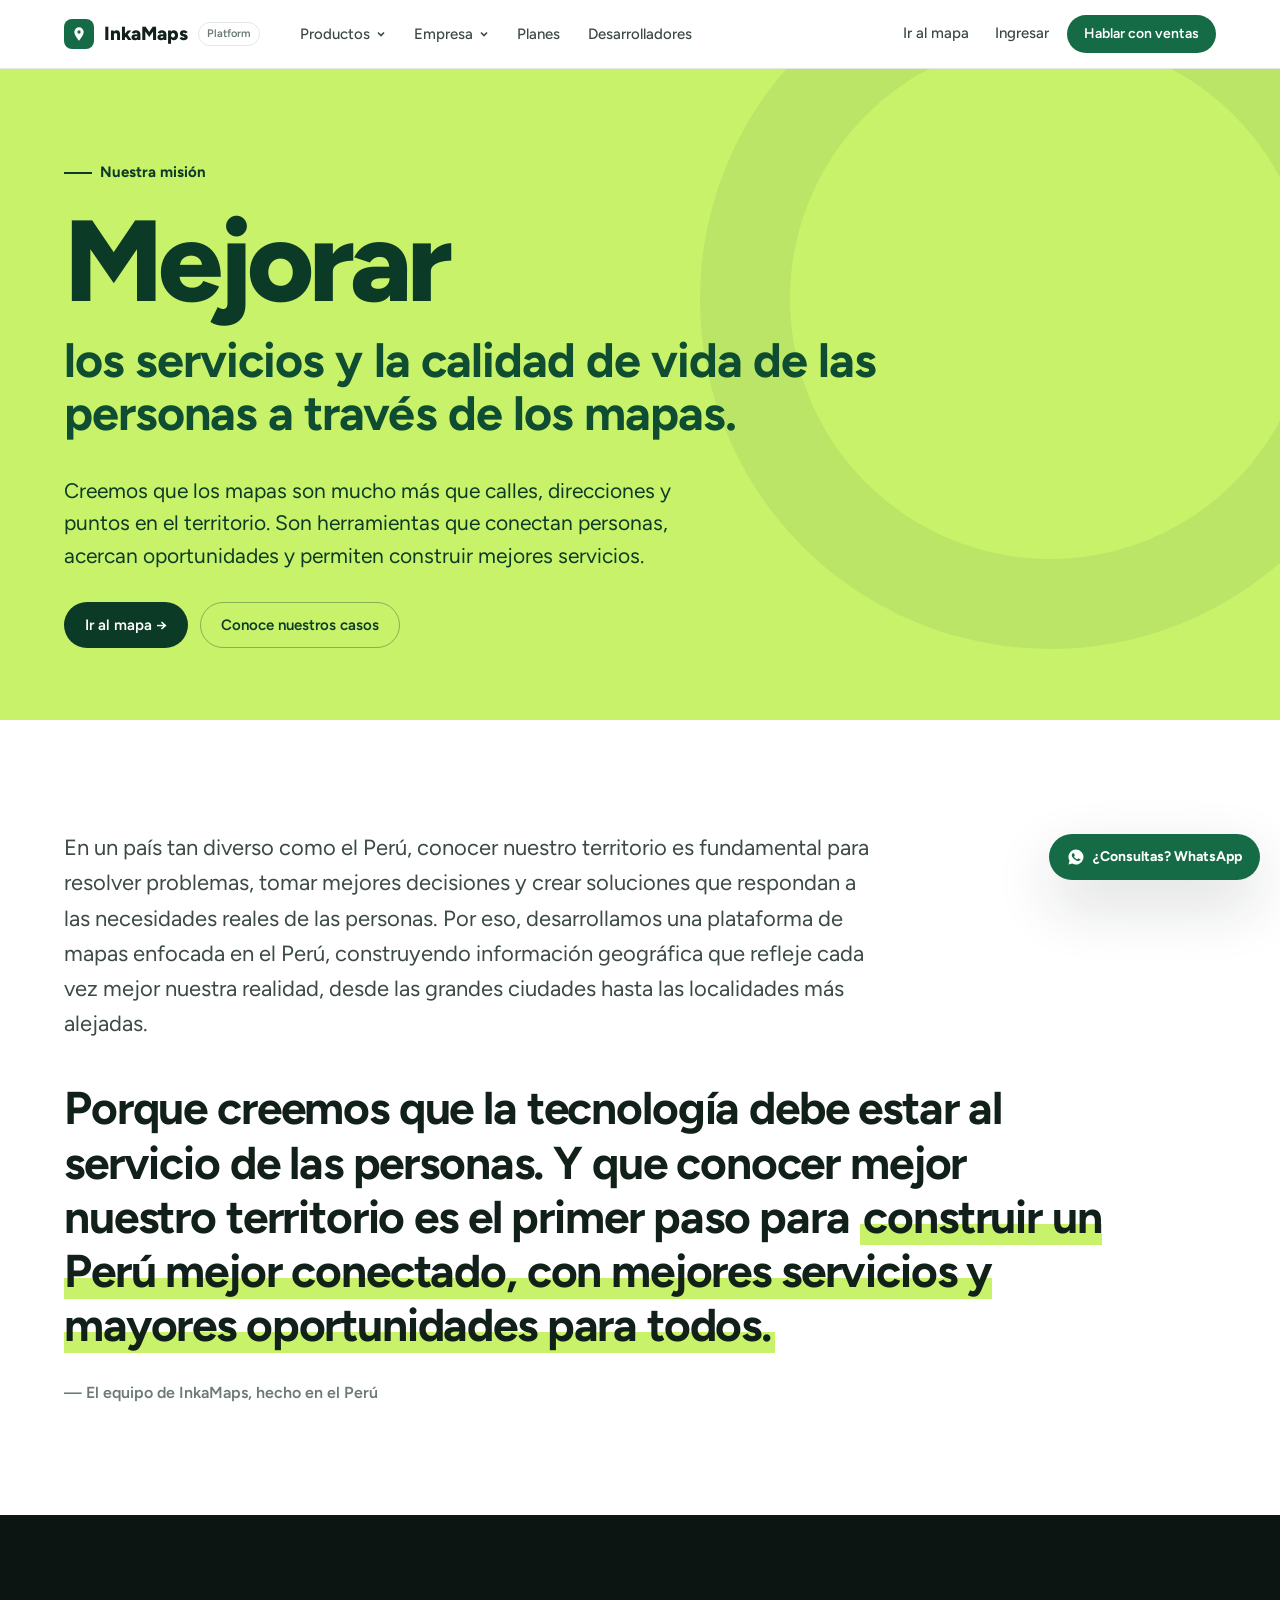
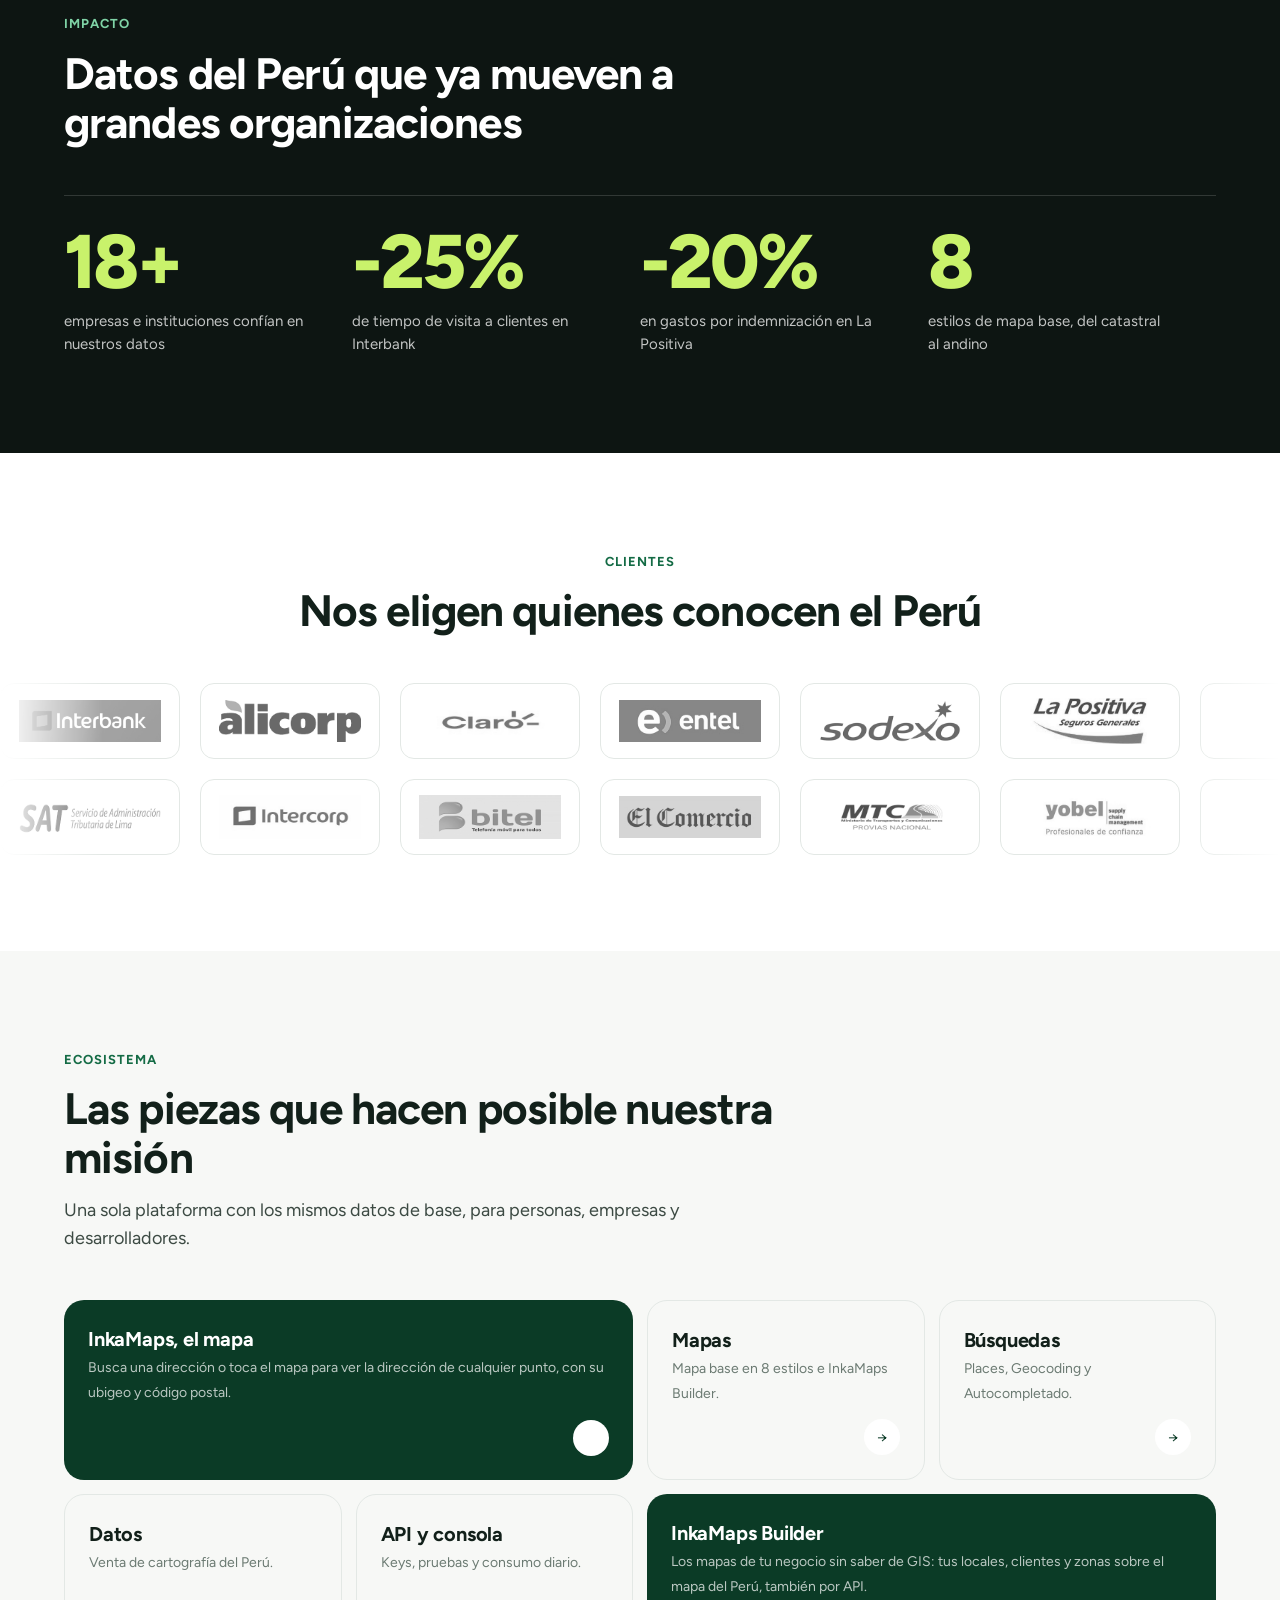
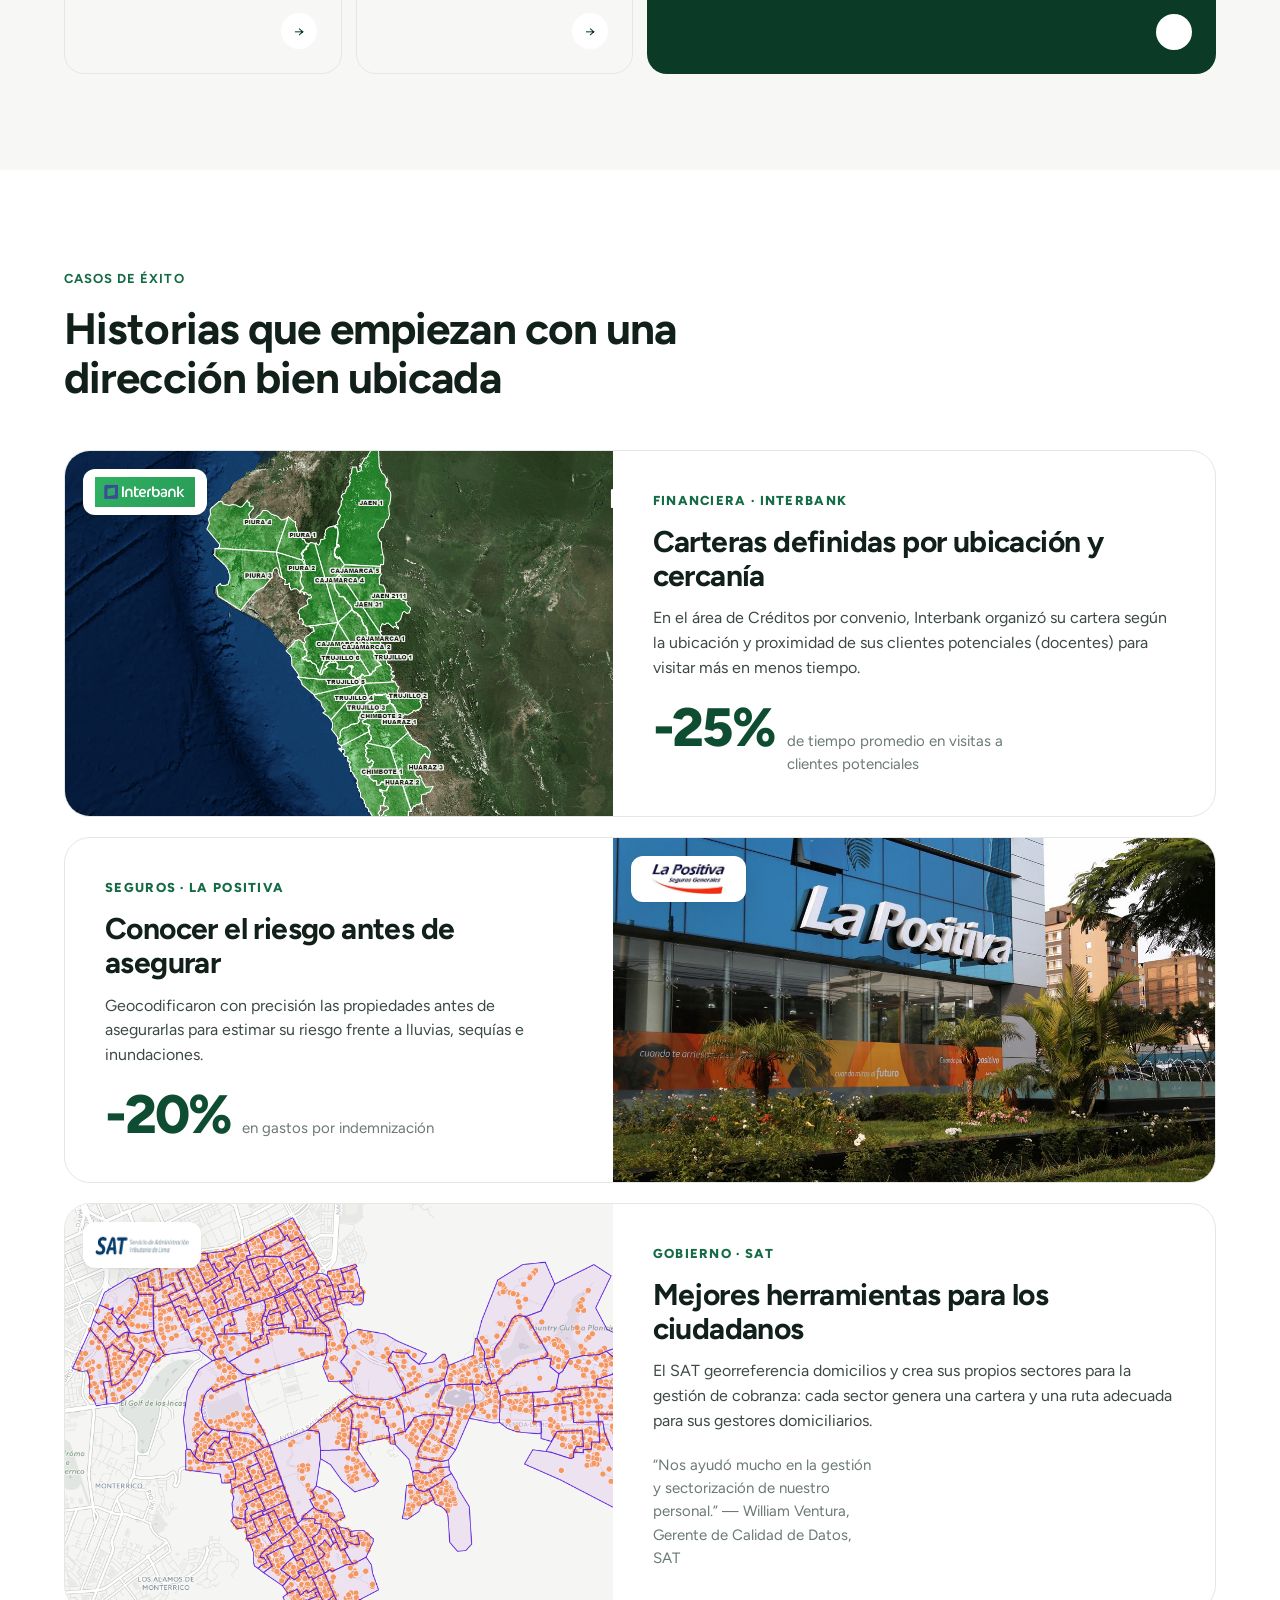
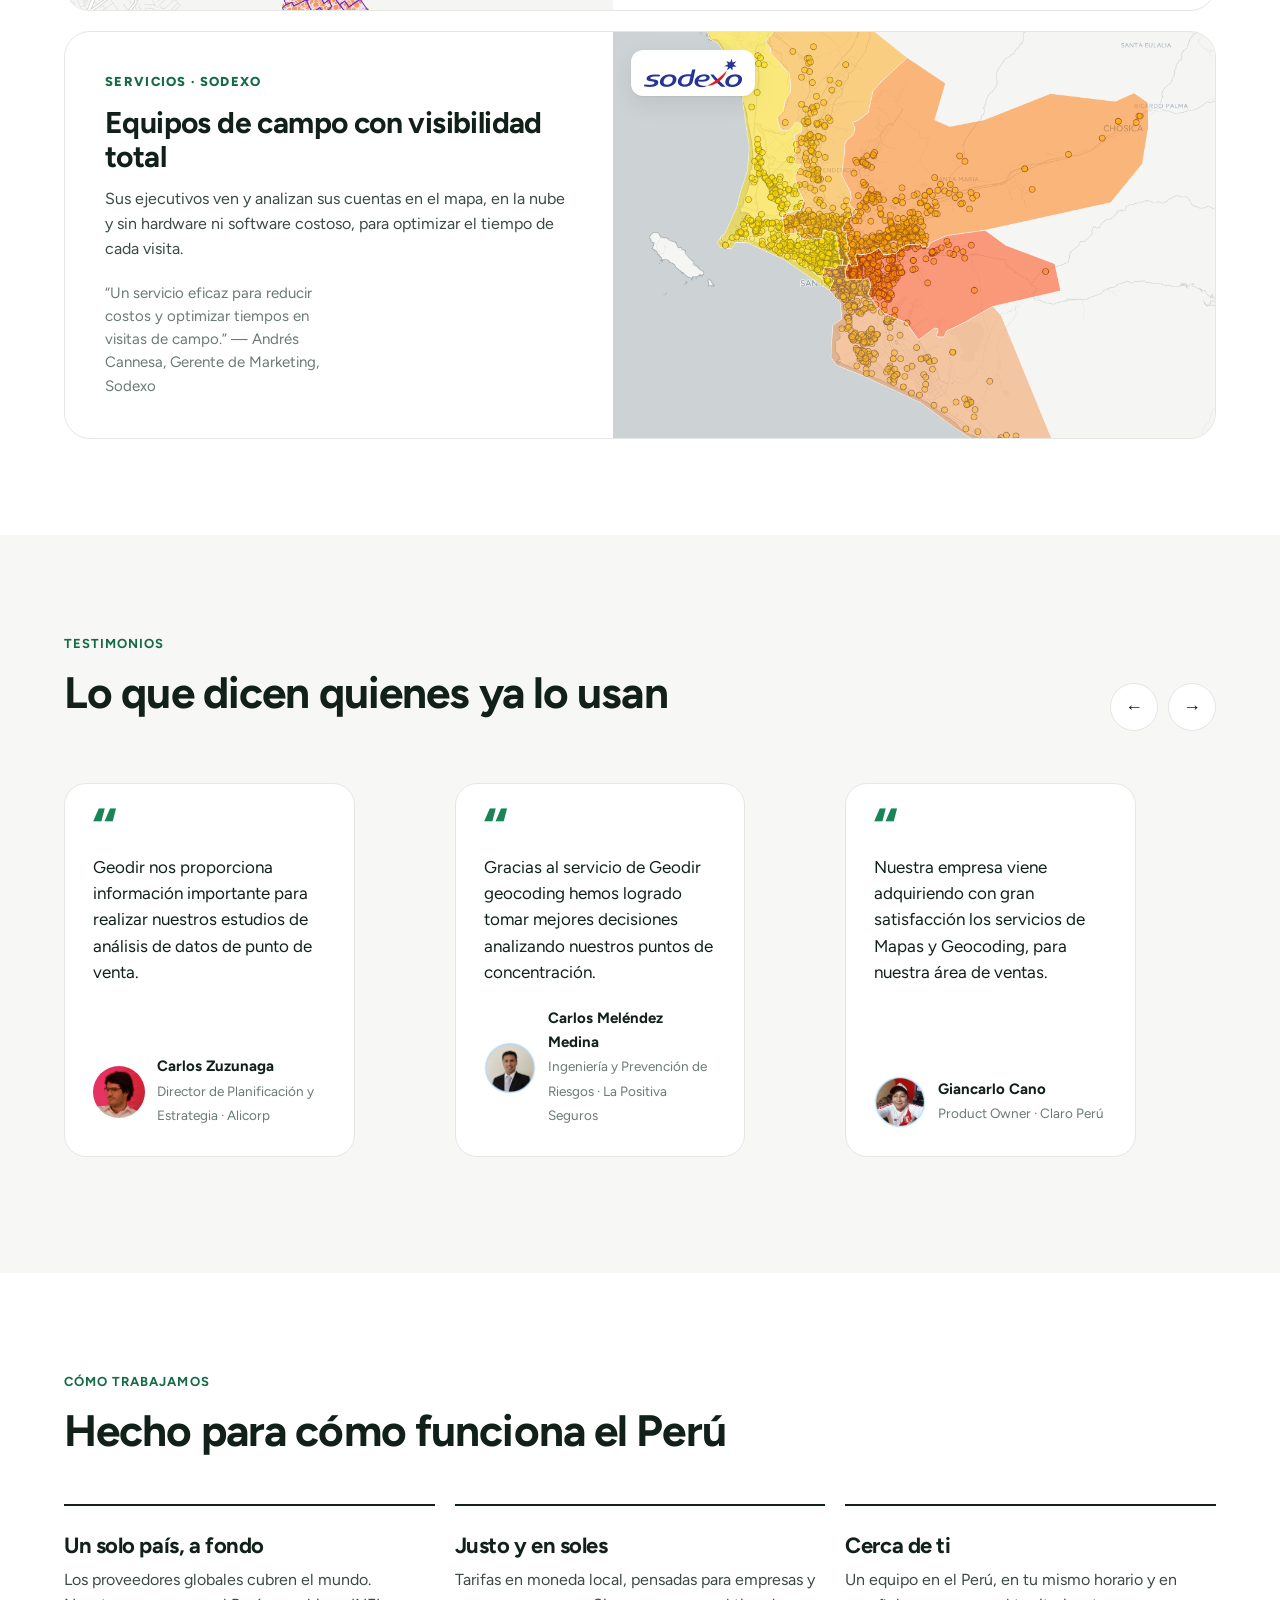
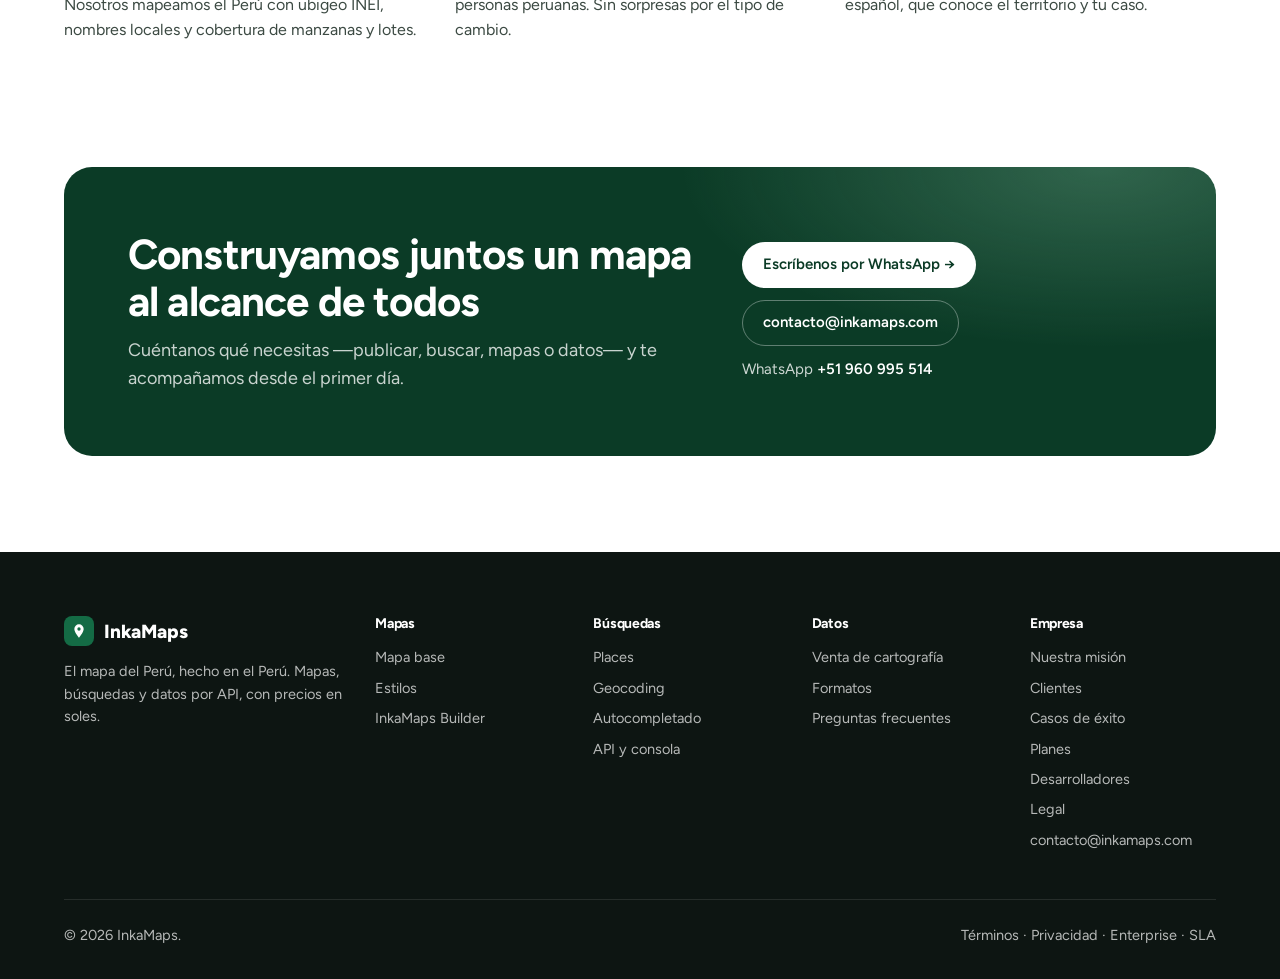
==== commit 7e196746: "Nueva misión en la página de inicio - Misión: mejorar los servicios y la calidad de vida de las pers" ====
--- a/index.html
+++ b/index.html
@@ -4,7 +4,7 @@
   <meta charset="utf-8">
   <meta name="viewport" content="width=device-width, initial-scale=1">
   <title>InkaMaps: el mapa del Perú, al alcance de todos</title>
-  <meta name="description" content="Nuestra misión es democratizar el acceso a la publicación de anuncios inmobiliarios en el Perú y ofrecer servicios complementarios que hoy no existen.">
+  <meta name="description" content="Nuestra misión es mejorar los servicios y la calidad de vida de las personas a través de los mapas, con una plataforma de mapas enfocada en el Perú.">
   <link rel="preconnect" href="https://fonts.googleapis.com">
   <link rel="preconnect" href="https://fonts.gstatic.com" crossorigin>
   <link href="https://fonts.googleapis.com/css2?family=Figtree:wght@400;500;600;700;800&display=swap" rel="stylesheet">
@@ -19,13 +19,13 @@
     <div class="container">
       <span class="kicker">Nuestra misión</span>
       <h1>
-        <span class="word" data-split>Democratizar</span>
-        <span class="soft-line">el acceso a la publicación de anuncios inmobiliarios en el Perú.</span>
+        <span class="word" data-split>Mejorar</span>
+        <span class="soft-line">los servicios y la calidad de vida de las personas a través de los mapas.</span>
       </h1>
-      <p class="lead">Creemos que cualquier persona, en cualquier rincón del país, merece mostrar su propiedad en el mapa con su dirección exacta. Y que encontrar un hogar no debería depender de adivinar dónde queda.</p>
+      <p class="lead">Creemos que los mapas son mucho más que calles, direcciones y puntos en el territorio. Son herramientas que conectan personas, acercan oportunidades y permiten construir mejores servicios.</p>
       <div class="hero-ctas">
         <a class="btn btn-primary" href="https://www.inkamaps.com/">Ir al mapa →</a>
-        <a class="btn btn-ghost" href="#principios">Conoce lo que nos mueve</a>
+        <a class="btn btn-ghost" href="#casos">Conoce nuestros casos</a>
       </div>
     </div>
   </section>
@@ -33,66 +33,9 @@
   <!-- MANIFIESTO -->
   <section class="manifesto">
     <div class="container">
-      <p class="big reveal">Publicar una propiedad en el Perú no debería ser un privilegio. Ni para el dueño de un lote en Carabayllo, ni para la agente independiente en Arequipa, ni para la familia que alquila un cuarto en Huancayo. <mark>Por eso mapeamos el país manzana por manzana, lote por lote.</mark></p>
+      <p class="body reveal">En un país tan diverso como el Perú, conocer nuestro territorio es fundamental para resolver problemas, tomar mejores decisiones y crear soluciones que respondan a las necesidades reales de las personas. Por eso, desarrollamos una plataforma de mapas enfocada en el Perú, construyendo información geográfica que refleje cada vez mejor nuestra realidad, desde las grandes ciudades hasta las localidades más alejadas.</p>
+      <p class="big reveal">Porque creemos que la tecnología debe estar al servicio de las personas. Y que conocer mejor nuestro territorio es el primer paso para <mark>construir un Perú mejor conectado, con mejores servicios y mayores oportunidades para todos.</mark></p>
       <p class="sign">— El equipo de InkaMaps, hecho en el Perú</p>
-    </div>
-  </section>
-
-  <!-- PRINCIPIOS -->
-  <section class="soft" id="principios">
-    <div class="container">
-      <div class="section-head">
-        <span class="eyebrow">Lo que nos mueve</span>
-        <h2>Dos principios guían todo lo que construimos</h2>
-      </div>
-      <div class="principles">
-        <article class="principle one reveal">
-          <span class="num">PRINCIPIO 01</span>
-          <h3>Democratizar el acceso a la publicación de anuncios inmobiliarios</h3>
-          <p>Hoy publicar un inmueble depende de portales costosos y de saber explicar dónde está. Queremos que cualquiera pueda ubicar su propiedad en el mapa del Perú, con su manzana y su lote, y llegar a quien la está buscando.</p>
-          <ul><li>Propietarios</li><li>Agentes independientes</li><li>Inmobiliarias</li><li>Constructoras</li></ul>
-          <span class="big-num" aria-hidden="true">01</span>
-        </article>
-        <article class="principle two reveal">
-          <span class="num">PRINCIPIO 02</span>
-          <h3>Ofrecer servicios complementarios que no existen en el mercado actual</h3>
-          <p>Un anuncio es más que fotos y un precio. Sumamos lo que ningún portal ofrece hoy: la ubicación al nivel de lote, lo que hay alrededor y los datos del territorio para decidir con confianza.</p>
-          <ul><li>Ubicación por manzana y lote</li><li>Qué hay cerca</li><li>Cartografía de la zona</li><li>Mapas a tu estilo</li></ul>
-          <span class="big-num" aria-hidden="true">02</span>
-        </article>
-      </div>
-    </div>
-  </section>
-
-  <!-- NUESTRA DIFERENCIA -->
-  <section id="diferencia">
-    <div class="container">
-      <div class="section-head">
-        <span class="eyebrow">Nuestra diferencia</span>
-        <h2>Un mismo mapa para quien publica y para quien busca</h2>
-        <p>Los dos lados de una mudanza hablan el mismo idioma: direcciones como las escribimos aquí, con jirones, pasajes, AA.HH. y referencias.</p>
-      </div>
-      <div class="model">
-        <div class="side reveal">
-          <h3>Para quien publica</h3>
-          <p>Propietarios, agentes e inmobiliarias</p>
-          <ol>
-            <li><div>Ubica tu inmueble<span>Por dirección, o por urbanización, manzana y lote.</span></div></li>
-            <li><div>Muéstralo en el mapa<span>Sobre el mapa del Perú, con el estilo que va con tu marca.</span></div></li>
-            <li><div>Llega a más personas<span>Que te encuentren por la zona donde de verdad quieren vivir.</span></div></li>
-          </ol>
-        </div>
-        <div class="model-core"><small>EL PUNTO DE ENCUENTRO</small><div class="orb">El mapa<br>del Perú</div></div>
-        <div class="side reveal">
-          <h3>Para quien busca</h3>
-          <p>Familias, inversionistas y empresas</p>
-          <ol>
-            <li><div>Busca como hablas<span>“Mz. B Lt. 12, AA.HH. Los Olivos” también es una dirección.</span></div></li>
-            <li><div>Conoce el entorno<span>Mercados, colegios, parques y negocios cerca de cada inmueble.</span></div></li>
-            <li><div>Decide con datos<span>Las vías, las manzanas y el núcleo urbano de la zona.</span></div></li>
-          </ol>
-        </div>
-      </div>
     </div>
   </section>
 
--- a/assets/home.css
+++ b/assets/home.css
@@ -19,6 +19,7 @@
 /* ---------- Manifiesto ---------- */
 .manifesto { padding: 110px 0; }
 .manifesto p.big { font-size: clamp(26px, 3.6vw, 46px); line-height: 1.18; font-weight: 700; letter-spacing: -.025em; max-width: 1050px; color: var(--ink); }
+.manifesto p.body { font-size: clamp(18px, 2vw, 22px); line-height: 1.6; color: var(--ink-2); max-width: 820px; margin-bottom: 40px; }
 .manifesto p.big mark { background: linear-gradient(transparent 62%, var(--lime) 62%); color: inherit; padding: 0 .08em; }
 .manifesto .sign { margin-top: 28px; color: var(--muted); font-weight: 600; }
 
